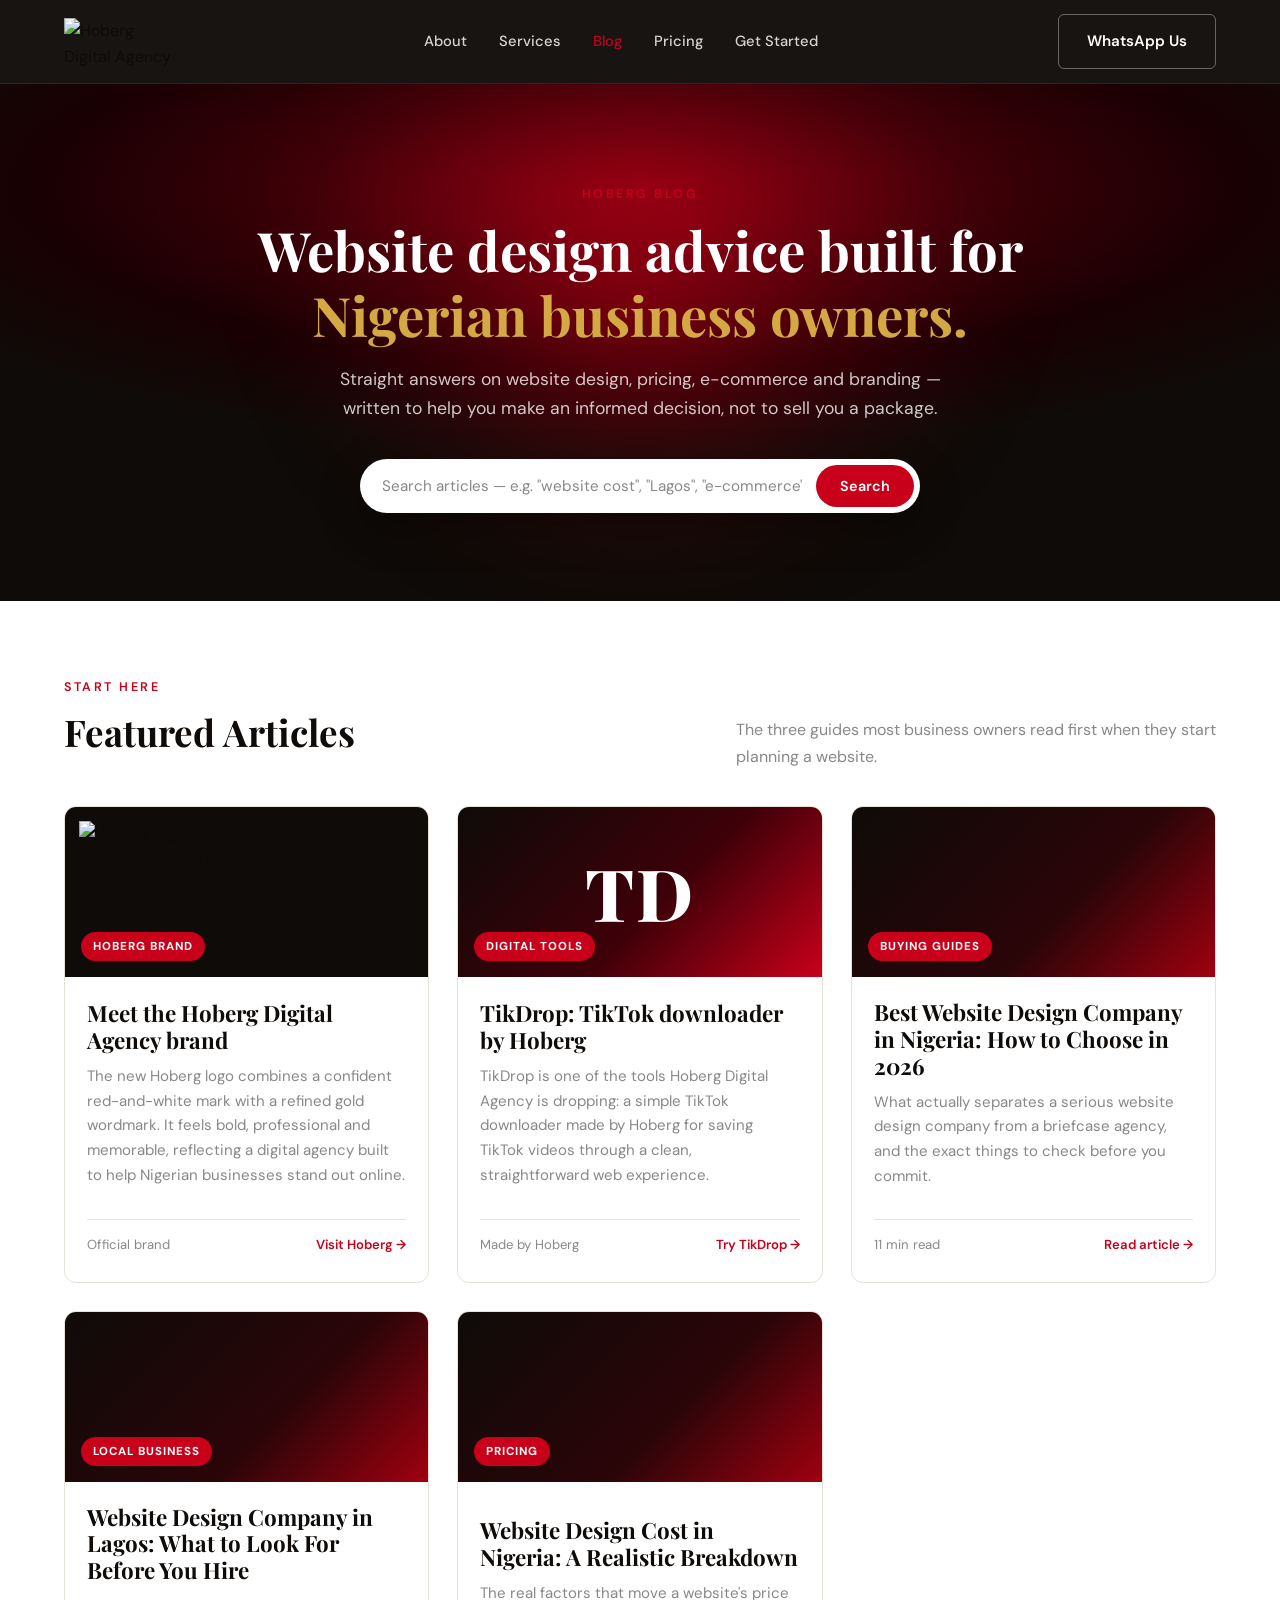
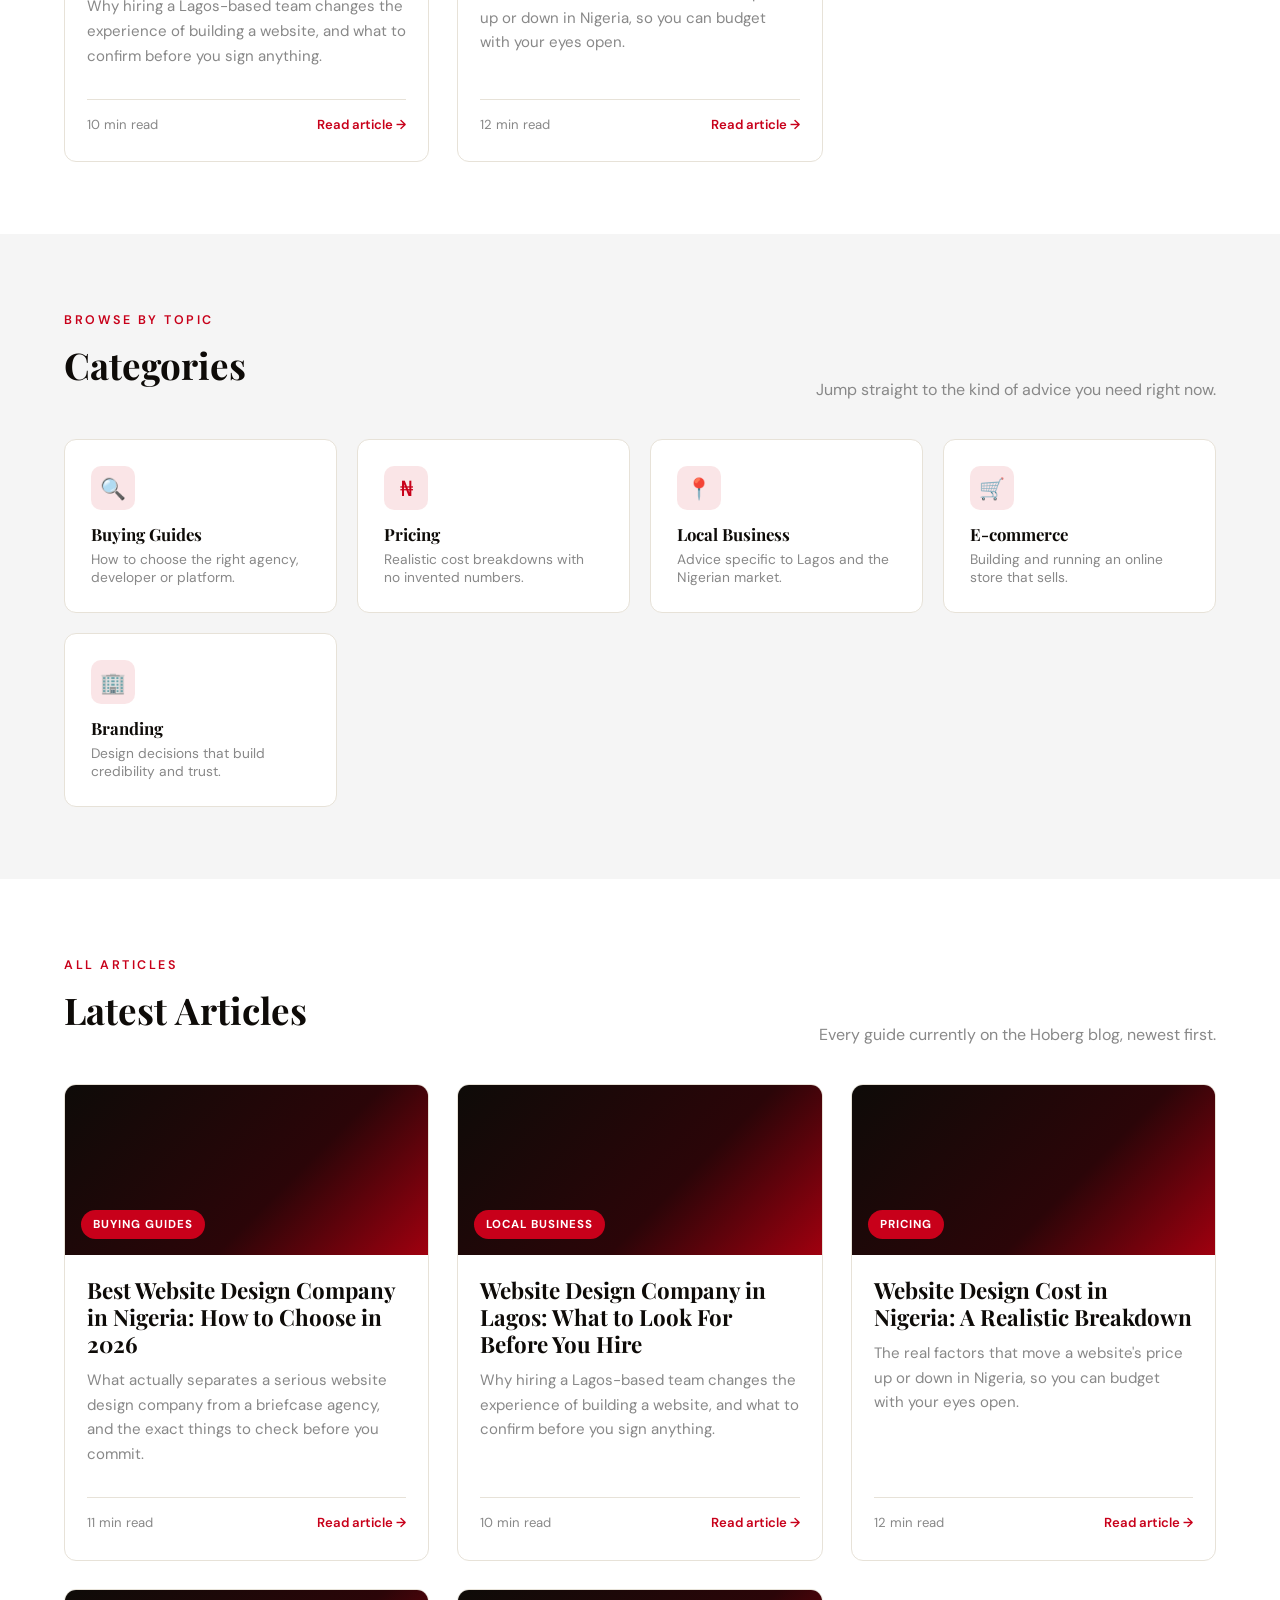
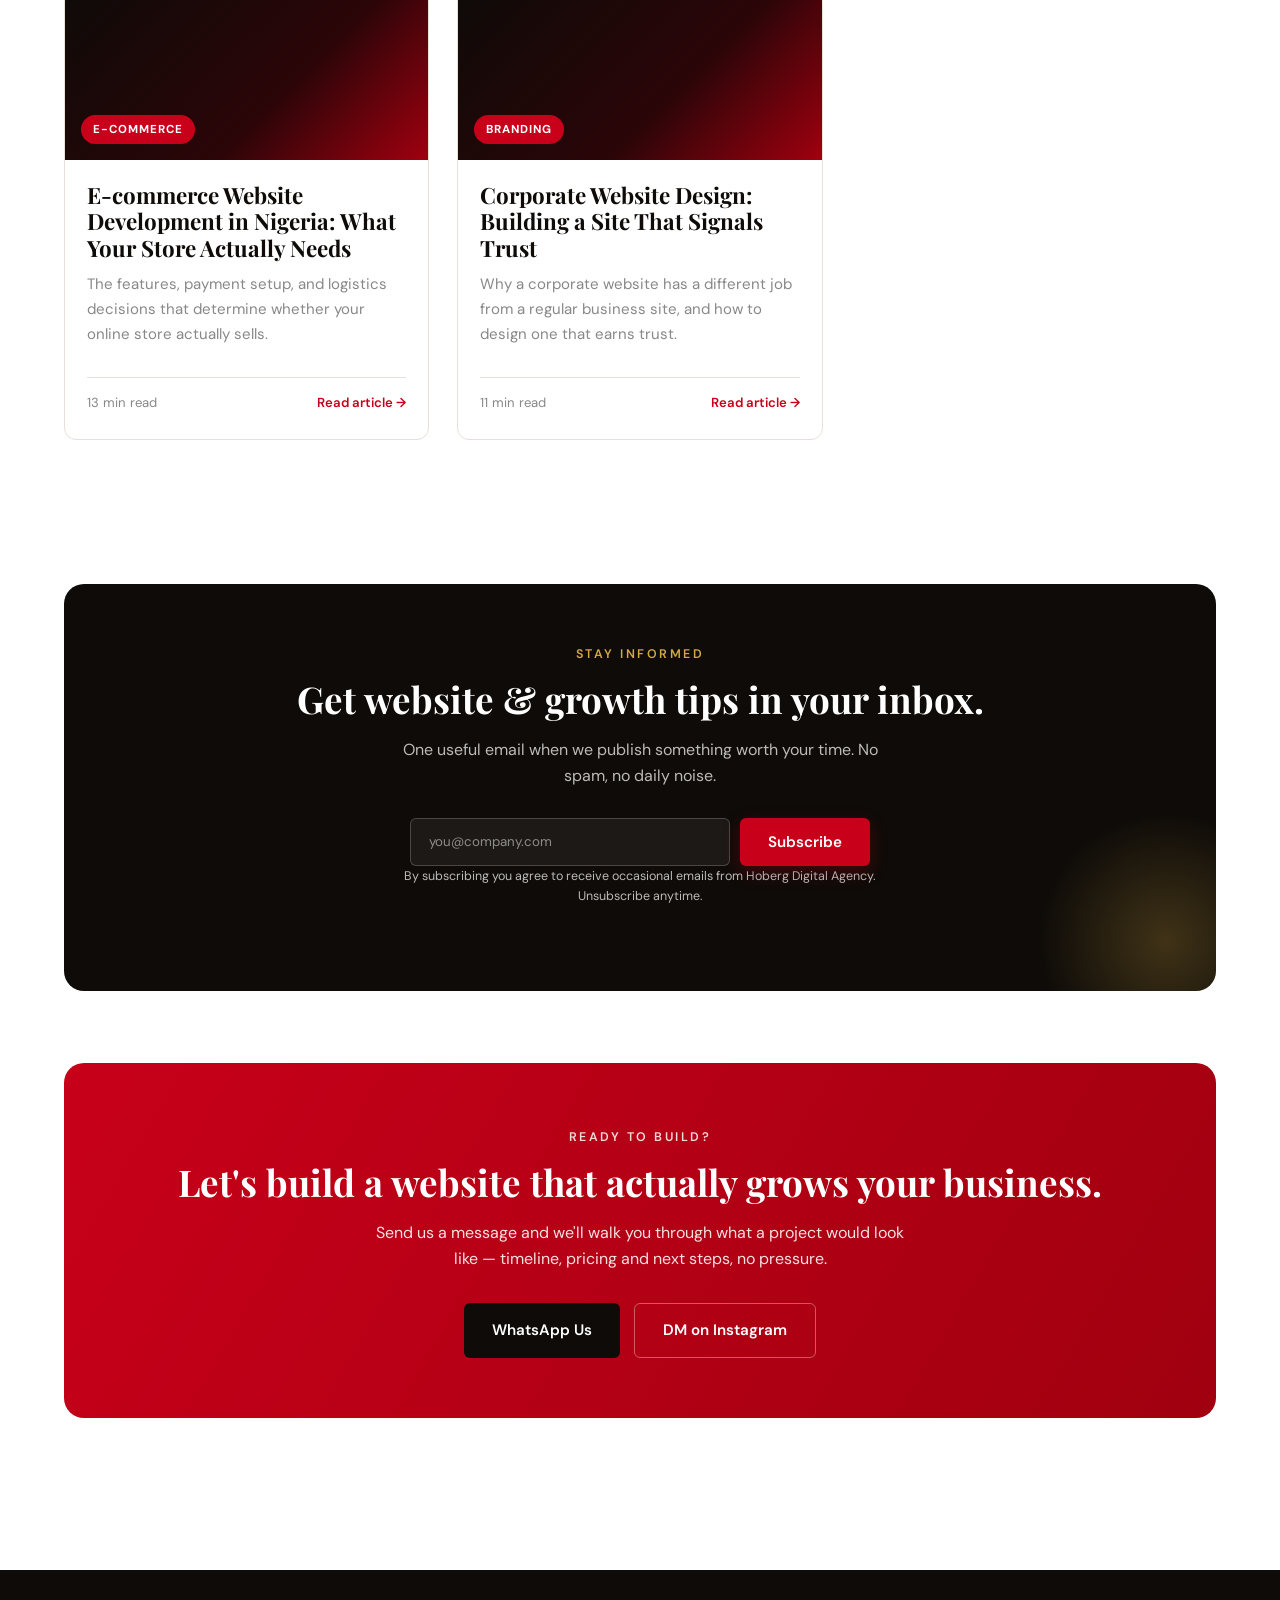
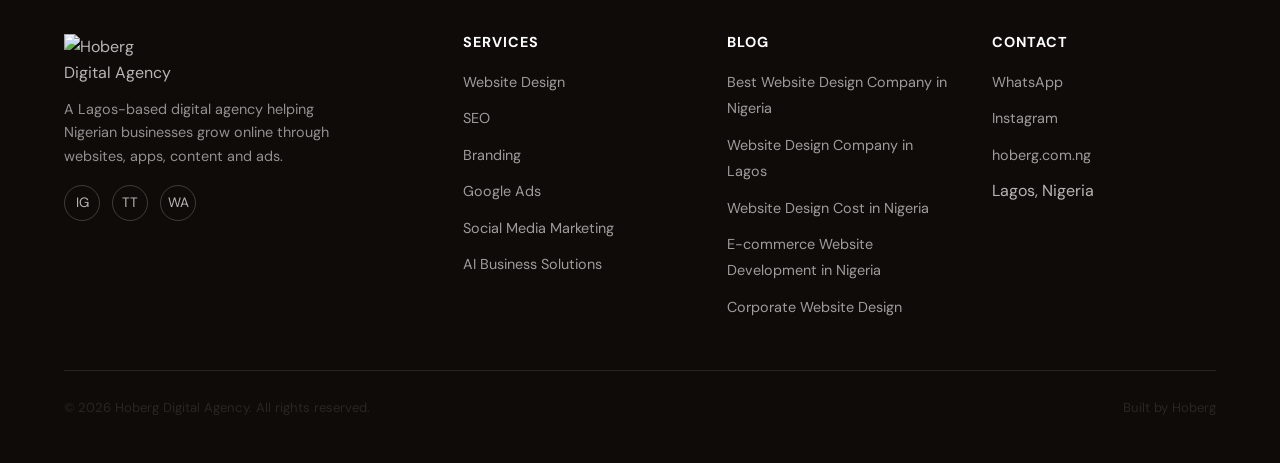
==== blog/index.html @ 02b508b6 "Add Hoberg branding and TikDrop feature" ====
<!DOCTYPE html>
<html lang="en">
<head>
<meta charset="UTF-8">
<meta name="viewport" content="width=device-width, initial-scale=1.0">

<title>Hoberg Digital Agency Blog | Website Design, SEO & Digital Marketing Nigeria</title>

<meta name="description" content="The official Hoberg Digital Agency Blog: expert website design, SEO, branding, AI and digital marketing guidance from a Lagos-based Nigerian digital agency. Discover the Hoberg brand and TikDrop, its TikTok downloader tool.">

<meta name="keywords" content="Hoberg Digital Agency, Hoberg logo, Hoberg brand, Hoberg Blog, Digital Agency Nigeria, Website Design Lagos, SEO Nigeria, TikDrop, TikTok downloader Nigeria, tools by Hoberg">

<meta name="author" content="Hoberg Digital Agency">
<meta name="publisher" content="Hoberg Digital Agency">
<meta name="copyright" content="Hoberg Digital Agency">

<meta name="robots" content="index,follow,max-image-preview:large,max-snippet:-1,max-video-preview:-1">

<link rel="canonical" href="https://hoberg.com.ng/blog/">

<meta name="theme-color" content="#C8001A">

<link rel="icon" type="image/x-icon" href="/favicon.ico">
<link rel="icon" type="image/png" sizes="32x32" href="/favicon-32x32.png">
<link rel="icon" type="image/png" sizes="16x16" href="/favicon-16x16.png">
<link rel="apple-touch-icon" href="/apple-touch-icon.png">
<link rel="manifest" href="/site.webmanifest">

<meta property="og:type" content="website">
<meta property="og:site_name" content="Hoberg Digital Agency">
<meta property="og:title" content="Hoberg Digital Agency Blog">
<meta property="og:description" content="Official Hoberg Digital Agency insights on website design, SEO, branding, AI and digital growth, plus TikDrop, a TikTok downloader tool made by Hoberg.">
<meta property="og:url" content="https://hoberg.com.ng/blog/">
<meta property="og:image" content="https://hoberg.com.ng/blog/assets/hoberg-brand-logo.png">
<meta property="og:image:alt" content="Hoberg Digital Agency logo and Digital Agency wordmark">
<meta property="og:locale" content="en_NG">

<meta name="twitter:card" content="summary_large_image">
<meta name="twitter:title" content="Hoberg Digital Agency Blog">
<meta name="twitter:description" content="Website Design, SEO, AI, Branding and Digital Marketing insights from Hoberg Digital Agency.">
<meta name="twitter:image" content="https://hoberg.com.ng/blog/assets/hoberg-brand-logo.png">

<link rel="preconnect" href="https://fonts.googleapis.com">
<link rel="preconnect" href="https://fonts.gstatic.com" crossorigin>

<link href="https://fonts.googleapis.com/css2?family=Playfair+Display:wght@700;800&family=DM+Sans:wght@400;500;600;700&display=swap" rel="stylesheet">

<link rel="stylesheet" href="css/style.css">

<script type="application/ld+json">
{
  "@context":"https://schema.org",
  "@type":"Blog",
  "@id":"https://hoberg.com.ng/blog/#blog",
  "name":"Hoberg Digital Agency Blog",
  "headline":"Hoberg Digital Agency Blog",
  "description":"Official blog of Hoberg Digital Agency covering website design, SEO, branding, AI, e-commerce and digital marketing for Nigerian businesses.",
  "url":"https://hoberg.com.ng/blog/",
  "image":"https://hoberg.com.ng/blog/assets/hoberg-brand-logo.png",
  "inLanguage":"en-NG",
  "publisher":{
      "@type":"Organization",
      "name":"Hoberg Digital Agency",
      "url":"https://hoberg.com.ng/",
      "logo":{
         "@type":"ImageObject",
         "url":"https://hoberg.com.ng/blog/assets/hoberg-brand-logo.png"
      },
      "sameAs":[
         "https://www.instagram.com/hoberg.com.ng",
         "https://www.tiktok.com/@hoberg.ng",
         "https://x.com/hoberglagos"
      ]
  }
}
</script>

<script type="application/ld+json">
{
  "@context":"https://schema.org",
  "@graph":[
    {
      "@type":"Organization",
      "@id":"https://hoberg.com.ng/#organization",
      "name":"Hoberg Digital Agency",
      "alternateName":"Hoberg",
      "url":"https://hoberg.com.ng/",
      "description":"Hoberg Digital Agency is a Lagos-based Nigerian digital agency creating websites, apps, content, ads and AI business solutions.",
      "logo":"https://hoberg.com.ng/blog/assets/hoberg-brand-logo.png",
      "image":"https://hoberg.com.ng/blog/assets/hoberg-brand-logo.png",
      "sameAs":[
        "https://www.instagram.com/hoberg.com.ng",
        "https://www.tiktok.com/@hoberg.ng",
        "https://x.com/hoberglagos"
      ],
      "knowsAbout":["Website design", "SEO", "Branding", "Digital marketing", "AI business solutions"]
    },
    {
      "@type":"SoftwareApplication",
      "@id":"https://hoberg.com.ng/tools/tikdrop/#software",
      "name":"TikDrop",
      "alternateName":"TikDrop TikTok Downloader",
      "applicationCategory":"MultimediaApplication",
      "operatingSystem":"Web browser",
      "url":"https://hoberg.com.ng/tools/tikdrop/",
      "description":"TikDrop is a TikTok downloader and one of the digital tools being released by Hoberg Digital Agency.",
      "creator":{"@id":"https://hoberg.com.ng/#organization"},
      "publisher":{"@id":"https://hoberg.com.ng/#organization"}
    }
  ]
}
</script>

<script type="application/ld+json">
{
 "@context":"https://schema.org",
 "@type":"BreadcrumbList",
 "itemListElement":[
   {
     "@type":"ListItem",
     "position":1,
     "name":"Home",
     "item":"https://hoberg.com.ng/"
   },
   {
     "@type":"ListItem",
     "position":2,
     "name":"Blog",
     "item":"https://hoberg.com.ng/blog/"
   }
 ]
}
</script>

</head>
<body>
  <a class="skip-link" href="#main">Skip to content</a>
  <header class="site-header">
    <div class="nav-wrap">
      <a class="logo-link" href="index.html" aria-label="Hoberg Digital Agency home">
        <img src="assets/hoberg-brand-logo.png" alt="Hoberg Digital Agency logo and Digital Agency wordmark" width="1280" height="720">
      </a>
      <nav class="main-nav" aria-label="Primary">
        <ul>
          <li><a href="https://hoberg.com.ng/#about">About</a></li>
          <li><a href="https://hoberg.com.ng/#services">Services</a></li>
          <li><a class="active" href="index.html">Blog</a></li>
          <li><a href="https://hoberg.com.ng/#pricing">Pricing</a></li>
          <li><a href="https://hoberg.com.ng/#contact">Get Started</a></li>
        </ul>
      </nav>
      <div class="nav-cta">
        <a class="btn btn-outline" href="https://wa.me/2348104289365" target="_blank" rel="noopener">WhatsApp Us</a>
        <button class="nav-toggle" aria-label="Toggle menu" aria-expanded="false">
          <span></span><span></span><span></span>
        </button>
      </div>
    </div>
  </header>
  <main id="main">
    <section class="hero">
      <div class="hero-inner">
        <span class="eyebrow">Hoberg Blog</span>
        <h1>Website design advice built for <em>Nigerian business owners.</em></h1>
        <p class="hero-sub">Straight answers on website design, pricing, e-commerce and branding — written to help you make an informed decision, not to sell you a package.</p>
        <form class="search-box" id="searchForm" role="search">
          <label class="visually-hidden" for="blogSearch">Search articles</label>
          <input type="search" id="blogSearch" placeholder="Search articles — e.g. &quot;website cost&quot;, &quot;Lagos&quot;, &quot;e-commerce&quot;" autocomplete="off">
          <button type="submit">Search</button>
        </form>
        <p class="search-empty">No articles match that search. Try a different term or browse the categories below.</p>
      </div>
    </section>

    <section class="section" id="featured">
      <div class="container">
        <div class="section-header">
          <div>
            <span class="eyebrow">Start here</span>
            <h2>Featured Articles</h2>
          </div>
          <p>The three guides most business owners read first when they start planning a website.</p>
        </div>
        <div class="card-grid">
        <article class="article-card featured-card brand-card" data-search-card data-title="Hoberg Digital Agency logo and brand identity" data-keywords="Hoberg logo Hoberg brand identity digital agency Lagos Nigeria memorable professional trustworthy visual identity" data-category="Branding">
          <div class="card-thumb card-thumb-brand">
            <img src="assets/hoberg-brand-logo.png" alt="Hoberg Digital Agency logo with the Digital Agency wordmark" width="1280" height="720">
            <span class="card-tag">Hoberg Brand</span>
          </div>
          <div class="card-body">
            <h3><a href="https://hoberg.com.ng/" target="_blank" rel="noopener">Meet the Hoberg Digital Agency brand</a></h3>
            <p>The new Hoberg logo combines a confident red-and-white mark with a refined gold wordmark. It feels bold, professional and memorable, reflecting a digital agency built to help Nigerian businesses stand out online.</p>
            <div class="card-meta">
              <span>Official brand</span>
              <a class="read-more" href="https://hoberg.com.ng/" target="_blank" rel="noopener">Visit Hoberg →</a>
            </div>
          </div>
        </article>
        <article class="article-card featured-card tool-card" data-search-card data-title="TikDrop TikTok Downloader by Hoberg" data-keywords="TikDrop TikTok downloader Hoberg digital tools download TikTok videos online tool Nigeria" data-category="Digital Tools">
          <div class="card-thumb card-thumb-tool"><span class="tool-mark">TD</span><span class="card-tag">Digital Tools</span></div>
          <div class="card-body">
            <h3><a href="https://hoberg.com.ng/tools/tikdrop/" target="_blank" rel="noopener">TikDrop: TikTok downloader by Hoberg</a></h3>
            <p>TikDrop is one of the tools Hoberg Digital Agency is dropping: a simple TikTok downloader made by Hoberg for saving TikTok videos through a clean, straightforward web experience.</p>
            <div class="card-meta">
              <span>Made by Hoberg</span>
              <a class="read-more" href="https://hoberg.com.ng/tools/tikdrop/" target="_blank" rel="noopener">Try TikDrop →</a>
            </div>
          </div>
        </article>
        <article class="article-card featured-card" data-search-card data-title="Best Website Design Company in Nigeria: How to Choose in 2026" data-keywords="top web design agency Nigeria, website designers Nigeria, professional website design company, web design company Lagos, hire a website designer Nigeria" data-category="Buying Guides">
          <div class="card-thumb"><span class="card-tag">Buying Guides</span></div>
          <div class="card-body">
            <h3><a href="articles/best-website-design-company-nigeria.html">Best Website Design Company in Nigeria: How to Choose in 2026</a></h3>
            <p>What actually separates a serious website design company from a briefcase agency, and the exact things to check before you commit.</p>
            <div class="card-meta">
              <span>11 min read</span>
              <a class="read-more" href="articles/best-website-design-company-nigeria.html">Read article →</a>
            </div>
          </div>
        </article>
        <article class="article-card featured-card" data-search-card data-title="Website Design Company in Lagos: What to Look For Before You Hire" data-keywords="web design Lagos, Lagos website developers, website designer Lagos Nigeria, web design agency Lagos, Lagos web development company" data-category="Local Business">
          <div class="card-thumb"><span class="card-tag">Local Business</span></div>
          <div class="card-body">
            <h3><a href="articles/website-design-company-lagos.html">Website Design Company in Lagos: What to Look For Before You Hire</a></h3>
            <p>Why hiring a Lagos-based team changes the experience of building a website, and what to confirm before you sign anything.</p>
            <div class="card-meta">
              <span>10 min read</span>
              <a class="read-more" href="articles/website-design-company-lagos.html">Read article →</a>
            </div>
          </div>
        </article>
        <article class="article-card featured-card" data-search-card data-title="Website Design Cost in Nigeria: A Realistic Breakdown" data-keywords="how much does a website cost in Nigeria, website price Nigeria, cheap website design Nigeria, website development cost Nigeria, business website pricing Nigeria" data-category="Pricing">
          <div class="card-thumb"><span class="card-tag">Pricing</span></div>
          <div class="card-body">
            <h3><a href="articles/website-design-cost-nigeria.html">Website Design Cost in Nigeria: A Realistic Breakdown</a></h3>
            <p>The real factors that move a website's price up or down in Nigeria, so you can budget with your eyes open.</p>
            <div class="card-meta">
              <span>12 min read</span>
              <a class="read-more" href="articles/website-design-cost-nigeria.html">Read article →</a>
            </div>
          </div>
        </article>
        </div>
      </div>
    </section>

    <section class="section section-alt" id="categories">
      <div class="container">
        <div class="section-header">
          <div>
            <span class="eyebrow">Browse by topic</span>
            <h2>Categories</h2>
          </div>
          <p>Jump straight to the kind of advice you need right now.</p>
        </div>
        <div class="category-grid">
        <button class="category-card" data-category-filter="Buying Guides" style="text-align:left; width:100%;">
          <div class="category-icon">🔍</div>
          <h3>Buying Guides</h3>
          <p>How to choose the right agency, developer or platform.</p>
        </button>
        <button class="category-card" data-category-filter="Pricing" style="text-align:left; width:100%;">
          <div class="category-icon">₦</div>
          <h3>Pricing</h3>
          <p>Realistic cost breakdowns with no invented numbers.</p>
        </button>
        <button class="category-card" data-category-filter="Local Business" style="text-align:left; width:100%;">
          <div class="category-icon">📍</div>
          <h3>Local Business</h3>
          <p>Advice specific to Lagos and the Nigerian market.</p>
        </button>
        <button class="category-card" data-category-filter="E-commerce" style="text-align:left; width:100%;">
          <div class="category-icon">🛒</div>
          <h3>E-commerce</h3>
          <p>Building and running an online store that sells.</p>
        </button>
        <button class="category-card" data-category-filter="Branding" style="text-align:left; width:100%;">
          <div class="category-icon">🏢</div>
          <h3>Branding</h3>
          <p>Design decisions that build credibility and trust.</p>
        </button>
        </div>
      </div>
    </section>

    <section class="section" id="latest">
      <div class="container">
        <div class="section-header">
          <div>
            <span class="eyebrow">All articles</span>
            <h2>Latest Articles</h2>
          </div>
          <p>Every guide currently on the Hoberg blog, newest first.</p>
        </div>
        <div class="card-grid">
        <article class="article-card" data-search-card data-title="Best Website Design Company in Nigeria: How to Choose in 2026" data-keywords="top web design agency Nigeria, website designers Nigeria, professional website design company, web design company Lagos, hire a website designer Nigeria" data-category="Buying Guides">
          <div class="card-thumb"><span class="card-tag">Buying Guides</span></div>
          <div class="card-body">
            <h3><a href="articles/best-website-design-company-nigeria.html">Best Website Design Company in Nigeria: How to Choose in 2026</a></h3>
            <p>What actually separates a serious website design company from a briefcase agency, and the exact things to check before you commit.</p>
            <div class="card-meta">
              <span>11 min read</span>
              <a class="read-more" href="articles/best-website-design-company-nigeria.html">Read article →</a>
            </div>
          </div>
        </article>
        <article class="article-card" data-search-card data-title="Website Design Company in Lagos: What to Look For Before You Hire" data-keywords="web design Lagos, Lagos website developers, website designer Lagos Nigeria, web design agency Lagos, Lagos web development company" data-category="Local Business">
          <div class="card-thumb"><span class="card-tag">Local Business</span></div>
          <div class="card-body">
            <h3><a href="articles/website-design-company-lagos.html">Website Design Company in Lagos: What to Look For Before You Hire</a></h3>
            <p>Why hiring a Lagos-based team changes the experience of building a website, and what to confirm before you sign anything.</p>
            <div class="card-meta">
              <span>10 min read</span>
              <a class="read-more" href="articles/website-design-company-lagos.html">Read article →</a>
            </div>
          </div>
        </article>
        <article class="article-card" data-search-card data-title="Website Design Cost in Nigeria: A Realistic Breakdown" data-keywords="how much does a website cost in Nigeria, website price Nigeria, cheap website design Nigeria, website development cost Nigeria, business website pricing Nigeria" data-category="Pricing">
          <div class="card-thumb"><span class="card-tag">Pricing</span></div>
          <div class="card-body">
            <h3><a href="articles/website-design-cost-nigeria.html">Website Design Cost in Nigeria: A Realistic Breakdown</a></h3>
            <p>The real factors that move a website's price up or down in Nigeria, so you can budget with your eyes open.</p>
            <div class="card-meta">
              <span>12 min read</span>
              <a class="read-more" href="articles/website-design-cost-nigeria.html">Read article →</a>
            </div>
          </div>
        </article>
        <article class="article-card" data-search-card data-title="E-commerce Website Development in Nigeria: What Your Store Actually Needs" data-keywords="online store development Nigeria, e-commerce website Nigeria, build an online shop Nigeria, Paystack website integration, e-commerce developer Nigeria" data-category="E-commerce">
          <div class="card-thumb"><span class="card-tag">E-commerce</span></div>
          <div class="card-body">
            <h3><a href="articles/ecommerce-website-development.html">E-commerce Website Development in Nigeria: What Your Store Actually Needs</a></h3>
            <p>The features, payment setup, and logistics decisions that determine whether your online store actually sells.</p>
            <div class="card-meta">
              <span>13 min read</span>
              <a class="read-more" href="articles/ecommerce-website-development.html">Read article →</a>
            </div>
          </div>
        </article>
        <article class="article-card" data-search-card data-title="Corporate Website Design: Building a Site That Signals Trust" data-keywords="company website design Nigeria, corporate web design agency, business website design Nigeria, professional company website, corporate site development" data-category="Branding">
          <div class="card-thumb"><span class="card-tag">Branding</span></div>
          <div class="card-body">
            <h3><a href="articles/corporate-website-design.html">Corporate Website Design: Building a Site That Signals Trust</a></h3>
            <p>Why a corporate website has a different job from a regular business site, and how to design one that earns trust.</p>
            <div class="card-meta">
              <span>11 min read</span>
              <a class="read-more" href="articles/corporate-website-design.html">Read article →</a>
            </div>
          </div>
        </article>
        </div>
      </div>
    </section>

    <section class="section">
      <div class="container">
        <div class="newsletter">
          <span class="eyebrow" style="color:var(--hoberg-gold);">Stay informed</span>
          <h2>Get website &amp; growth tips in your inbox.</h2>
          <p>One useful email when we publish something worth your time. No spam, no daily noise.</p>
          <form class="newsletter-form" id="newsletterForm">
            <label class="visually-hidden" for="newsletterEmail">Email address</label>
            <input type="email" id="newsletterEmail" placeholder="you@company.com" required>
            <button class="btn btn-primary" type="submit">Subscribe</button>
          </form>
          <p class="newsletter-success">You're subscribed. Thanks for reading Hoberg.</p>
          <p class="newsletter-note">By subscribing you agree to receive occasional emails from Hoberg Digital Agency. Unsubscribe anytime.</p>
        </div>
      </div>
    </section>

    <section class="section" style="padding-top:0;">
      <div class="container">
        <div class="contact-cta">
          <span class="eyebrow" style="color:rgba(255,255,255,0.85);">Ready to build?</span>
          <h2>Let's build a website that actually grows your business.</h2>
          <p>Send us a message and we'll walk you through what a project would look like — timeline, pricing and next steps, no pressure.</p>
          <div class="hero-actions">
            <a class="btn btn-primary" href="https://wa.me/2348104289365" target="_blank" rel="noopener">WhatsApp Us</a>
            <a class="btn btn-outline" href="https://instagram.com/hoberg.com.ng" target="_blank" rel="noopener">DM on Instagram</a>
          </div>
        </div>
      </div>
    </section>
  </main>
  <footer class="site-footer">
    <div class="container">
      <div class="footer-grid">
        <div class="footer-brand">
          <a class="logo-link" href="index.html" aria-label="Hoberg Digital Agency home">
            <img src="assets/hoberg-brand-logo.png" alt="Hoberg Digital Agency logo and Digital Agency wordmark" width="1280" height="720">
          </a>
          <p>A Lagos-based digital agency helping Nigerian businesses grow online through websites, apps, content and ads.</p>
          <div class="footer-social">
            <a href="https://instagram.com/hoberg.com.ng" target="_blank" rel="noopener" aria-label="Hoberg on Instagram">IG</a>
            <a href="https://tiktok.com/@hoberg.com.ng" target="_blank" rel="noopener" aria-label="Hoberg on TikTok">TT</a>
            <a href="https://wa.me/2348104289365" target="_blank" rel="noopener" aria-label="Message Hoberg on WhatsApp">WA</a>
          </div>
        </div>
        <div class="footer-col">
          <h4>Services</h4>
          <ul>
            <li><a href="https://hoberg.com.ng/#services">Website Design</a></li>
            <li><a href="https://hoberg.com.ng/#services">SEO</a></li>
            <li><a href="https://hoberg.com.ng/#services">Branding</a></li>
            <li><a href="https://hoberg.com.ng/#services">Google Ads</a></li>
            <li><a href="https://hoberg.com.ng/#services">Social Media Marketing</a></li>
            <li><a href="https://hoberg.com.ng/#services">AI Business Solutions</a></li>
          </ul>
        </div>
        <div class="footer-col">
          <h4>Blog</h4>
          <ul>
            <li><a href="articles/best-website-design-company-nigeria.html">Best Website Design Company in Nigeria</a></li><li><a href="articles/website-design-company-lagos.html">Website Design Company in Lagos</a></li><li><a href="articles/website-design-cost-nigeria.html">Website Design Cost in Nigeria</a></li><li><a href="articles/ecommerce-website-development.html">E-commerce Website Development in Nigeria</a></li><li><a href="articles/corporate-website-design.html">Corporate Website Design</a></li>
          </ul>
        </div>
        <div class="footer-col">
          <h4>Contact</h4>
          <ul>
            <li><a href="https://wa.me/2348104289365" target="_blank" rel="noopener">WhatsApp</a></li>
            <li><a href="https://instagram.com/hoberg.com.ng" target="_blank" rel="noopener">Instagram</a></li>
            <li><a href="https://hoberg.com.ng">hoberg.com.ng</a></li>
            <li>Lagos, Nigeria</li>
          </ul>
        </div>
      </div>
      <div class="footer-bottom">
        <p>&copy; 2026 Hoberg Digital Agency. All rights reserved.</p>
        <p>Built by Hoberg</p>
      </div>
    </div>
  </footer>
  <script src="js/main.js"></script>
</body>
</html>
---- blog/css/style.css ----
/* ===========================================================
   HOBERG DIGITAL AGENCY — BLOG STYLESHEET
   Brand tokens per official Hoberg Brand Identity Guide v1.0
   =========================================================== */

:root {
  /* Brand colors */
  --hoberg-red: #C8001A;
  --hoberg-red-dark: #A0000F;
  --hoberg-black: #0E0B08;
  --hoberg-gold: #D4A843;
  --white: #FFFFFF;
  --cream: #F5EFE6;
  --light-gray: #F5F5F5;
  --mid-gray: #888888;
  --border-gray: #E7E2D8;

  /* Type */
  --font-display: 'Playfair Display', Georgia, 'Times New Roman', serif;
  --font-body: 'DM Sans', -apple-system, BlinkMacSystemFont, Segoe UI, sans-serif;

  /* Layout */
  --max-width: 1200px;
  --radius-sm: 6px;
  --radius-md: 12px;
  --radius-lg: 20px;
  --shadow-card: 0 4px 24px rgba(14, 11, 8, 0.08);
  --shadow-card-hover: 0 12px 32px rgba(14, 11, 8, 0.14);
  --transition: 0.25s ease;
}

* { margin: 0; padding: 0; box-sizing: border-box; }

html { scroll-behavior: smooth; }

body {
  font-family: var(--font-body);
  color: var(--hoberg-black);
  background: var(--white);
  line-height: 1.65;
  -webkit-font-smoothing: antialiased;
}

img { max-width: 100%; display: block; }

a { color: inherit; text-decoration: none; }

ul, ol { list-style: none; }

button { font-family: inherit; cursor: pointer; border: none; background: none; }

.container {
  max-width: var(--max-width);
  margin: 0 auto;
  padding: 0 24px;
}

:focus-visible {
  outline: 2px solid var(--hoberg-red);
  outline-offset: 3px;
}

.skip-link {
  position: absolute;
  left: -9999px;
  top: 0;
  background: var(--hoberg-red);
  color: var(--white);
  padding: 12px 20px;
  z-index: 1000;
  border-radius: 0 0 8px 0;
}
.skip-link:focus { left: 0; }

/* ============ HEADINGS & TYPE SCALE ============ */

h1, h2, h3, h4 {
  font-family: var(--font-display);
  font-weight: 700;
  color: var(--hoberg-black);
  line-height: 1.2;
}

h1 { font-size: clamp(2.1rem, 4.5vw, 3.4rem); }
h2 { font-size: clamp(1.6rem, 3vw, 2.3rem); margin-bottom: 1rem; }
h3 { font-size: clamp(1.15rem, 2vw, 1.4rem); margin-bottom: 0.6rem; }

p { margin-bottom: 1rem; color: #2b2622; }

.eyebrow {
  display: inline-block;
  font-family: var(--font-body);
  font-weight: 600;
  font-size: 0.78rem;
  letter-spacing: 2.5px;
  text-transform: uppercase;
  color: var(--hoberg-red);
  margin-bottom: 12px;
}

/* ============ BUTTONS ============ */

.btn {
  display: inline-flex;
  align-items: center;
  gap: 8px;
  padding: 14px 28px;
  border-radius: var(--radius-sm);
  font-weight: 600;
  font-size: 0.95rem;
  transition: transform var(--transition), box-shadow var(--transition), background var(--transition);
  white-space: nowrap;
}

.btn-primary {
  background: var(--hoberg-red);
  color: var(--white);
  box-shadow: 0 6px 18px rgba(200, 0, 26, 0.28);
}
.btn-primary:hover { background: var(--hoberg-red-dark); transform: translateY(-2px); }

.btn-outline {
  background: transparent;
  color: var(--white);
  border: 1.5px solid rgba(255,255,255,0.35);
}
.btn-outline:hover { border-color: var(--white); background: rgba(255,255,255,0.08); }

.btn-outline-dark {
  background: transparent;
  color: var(--hoberg-black);
  border: 1.5px solid var(--hoberg-black);
}
.btn-outline-dark:hover { background: var(--hoberg-black); color: var(--white); }

.btn-block { width: 100%; justify-content: center; }

/* ============ HEADER / NAV ============ */

.site-header {
  position: sticky;
  top: 0;
  z-index: 100;
  background: rgba(14, 11, 8, 0.96);
  backdrop-filter: blur(8px);
  border-bottom: 1px solid rgba(255,255,255,0.08);
}

.nav-wrap {
  display: flex;
  align-items: center;
  justify-content: space-between;
  padding: 14px 24px;
  max-width: var(--max-width);
  margin: 0 auto;
}

.logo-link { display: flex; align-items: center; gap: 10px; }
.logo-link img { width: 120px; height: 48px; object-fit: contain; }
.logo-text {
  font-family: var(--font-display);
  color: var(--white);
  font-size: 1.15rem;
  font-weight: 700;
  letter-spacing: 1px;
}
.logo-text span { color: var(--hoberg-red); }

.main-nav ul {
  display: flex;
  gap: 32px;
  align-items: center;
}

.main-nav a {
  color: rgba(255,255,255,0.82);
  font-size: 0.92rem;
  font-weight: 500;
  transition: color var(--transition);
}
.main-nav a:hover, .main-nav a.active { color: var(--white); }
.main-nav a.active { color: var(--hoberg-red); }

.nav-cta { display: flex; align-items: center; gap: 14px; }

.nav-toggle {
  display: none;
  flex-direction: column;
  gap: 5px;
  padding: 6px;
}
.nav-toggle span {
  width: 24px;
  height: 2px;
  background: var(--white);
  border-radius: 2px;
  transition: transform var(--transition), opacity var(--transition);
}
.nav-toggle.open span:nth-child(1) { transform: translateY(7px) rotate(45deg); }
.nav-toggle.open span:nth-child(2) { opacity: 0; }
.nav-toggle.open span:nth-child(3) { transform: translateY(-7px) rotate(-45deg); }

/* ============ HERO (brand dark-red glow, matches hoberg.com.ng) ============ */

.hero {
  position: relative;
  overflow: hidden;
  background: radial-gradient(ellipse 80% 60% at 50% 20%, #7a0010 0%, #3d0008 32%, #1a0003 58%, var(--hoberg-black) 85%);
  color: var(--white);
  padding: 96px 24px 88px;
  text-align: center;
}

.hero::before {
  content: "";
  position: absolute;
  top: -120px;
  left: 50%;
  transform: translateX(-50%);
  width: 720px;
  height: 620px;
  background: radial-gradient(ellipse, rgba(220,0,26,0.5) 0%, rgba(180,0,20,0.2) 38%, transparent 72%);
  filter: blur(45px);
  pointer-events: none;
}

.hero-inner { position: relative; max-width: 820px; margin: 0 auto; }

.hero h1 { color: var(--white); margin-bottom: 18px; }
.hero h1 em { color: var(--hoberg-gold); font-style: normal; }

.hero-sub {
  font-size: 1.1rem;
  color: rgba(255,255,255,0.78);
  max-width: 620px;
  margin: 0 auto 36px;
}

.hero-actions {
  display: flex;
  gap: 14px;
  justify-content: center;
  flex-wrap: wrap;
  margin-bottom: 44px;
}

/* Search box */
.search-box {
  max-width: 560px;
  margin: 0 auto;
  display: flex;
  background: var(--white);
  border-radius: 50px;
  padding: 6px 6px 6px 22px;
  box-shadow: 0 16px 40px rgba(0,0,0,0.35);
}
.search-box input {
  flex: 1;
  border: none;
  outline: none;
  font-family: var(--font-body);
  font-size: 0.95rem;
  color: var(--hoberg-black);
  background: transparent;
}
.search-box input::placeholder { color: var(--mid-gray); }
.search-box button {
  background: var(--hoberg-red);
  color: var(--white);
  border-radius: 50px;
  padding: 12px 24px;
  font-weight: 600;
  font-size: 0.9rem;
  transition: background var(--transition);
}
.search-box button:hover { background: var(--hoberg-red-dark); }

.search-empty {
  display: none;
  color: rgba(255,255,255,0.7);
  margin-top: 16px;
  font-size: 0.9rem;
}

/* ============ SECTIONS ============ */

.section { padding: 72px 0; }
.section-alt { background: var(--light-gray); }
.section-header {
  display: flex;
  justify-content: space-between;
  align-items: flex-end;
  gap: 24px;
  margin-bottom: 36px;
  flex-wrap: wrap;
}
.section-header p { max-width: 480px; color: var(--mid-gray); margin-bottom: 0; }

/* ============ ARTICLE CARDS ============ */

.card-grid {
  display: grid;
  grid-template-columns: repeat(auto-fit, minmax(300px, 1fr));
  gap: 28px;
}

.article-card {
  background: var(--white);
  border: 1px solid var(--border-gray);
  border-radius: var(--radius-md);
  overflow: hidden;
  transition: transform var(--transition), box-shadow var(--transition);
  display: flex;
  flex-direction: column;
}
.article-card:hover { transform: translateY(-5px); box-shadow: var(--shadow-card-hover); }

.card-thumb {
  height: 170px;
  background: linear-gradient(135deg, var(--hoberg-black) 0%, #2b0508 60%, var(--hoberg-red-dark) 100%);
  position: relative;
  display: flex;
  align-items: flex-end;
  padding: 16px;
}
.card-thumb .card-tag {
  background: var(--hoberg-red);
  color: var(--white);
  font-size: 0.72rem;
  font-weight: 700;
  letter-spacing: 1px;
  text-transform: uppercase;
  padding: 5px 12px;
  border-radius: 30px;
}

.card-thumb-brand {
  align-items: center;
  justify-content: center;
  padding: 14px;
  background: var(--hoberg-black);
}
.card-thumb-brand img {
  width: 100%;
  height: 100%;
  object-fit: contain;
}
.card-thumb-brand .card-tag,
.card-thumb-tool .card-tag {
  position: absolute;
  left: 16px;
  bottom: 16px;
}
.card-thumb-tool {
  align-items: center;
  justify-content: center;
  background: linear-gradient(135deg, var(--hoberg-black), #3d0008 55%, var(--hoberg-red));
}
.tool-mark {
  color: var(--white);
  font-family: var(--font-display);
  font-size: 4.5rem;
  font-weight: 800;
  letter-spacing: 2px;
  line-height: 1;
}

.card-body { padding: 22px 22px 26px; display: flex; flex-direction: column; flex: 1; }
.card-body h3 { margin-bottom: 10px; }
.card-body h3 a { transition: color var(--transition); }
.card-body h3 a:hover { color: var(--hoberg-red); }
.card-body p { color: var(--mid-gray); font-size: 0.94rem; flex: 1; }

.card-meta {
  display: flex;
  justify-content: space-between;
  align-items: center;
  margin-top: 14px;
  padding-top: 14px;
  border-top: 1px solid var(--border-gray);
  font-size: 0.82rem;
  color: var(--mid-gray);
}
.card-meta .read-more { color: var(--hoberg-red); font-weight: 600; }

.featured-card { display: grid; grid-template-columns: 1fr; }
.featured-card.large { grid-column: span 2; }

@media (min-width: 760px) {
  .featured-grid { grid-template-columns: 1.3fr 1fr; }
}

/* ============ CATEGORIES ============ */

.category-grid {
  display: grid;
  grid-template-columns: repeat(auto-fit, minmax(220px, 1fr));
  gap: 20px;
}
.category-card {
  background: var(--white);
  border: 1px solid var(--border-gray);
  border-radius: var(--radius-md);
  padding: 26px;
  transition: border-color var(--transition), transform var(--transition);
}
.category-card:hover { border-color: var(--hoberg-red); transform: translateY(-3px); }
.category-icon {
  width: 44px; height: 44px;
  border-radius: 10px;
  background: rgba(200,0,26,0.1);
  color: var(--hoberg-red);
  display: flex; align-items: center; justify-content: center;
  font-size: 1.3rem;
  margin-bottom: 14px;
}
.category-card h3 { font-size: 1.05rem; margin-bottom: 6px; }
.category-card p { font-size: 0.86rem; color: var(--mid-gray); margin-bottom: 0; }

/* ============ NEWSLETTER ============ */

.newsletter {
  background: var(--hoberg-black);
  color: var(--white);
  border-radius: var(--radius-lg);
  padding: 56px 40px;
  text-align: center;
  position: relative;
  overflow: hidden;
}
.newsletter::after {
  content: "";
  position: absolute;
  bottom: -80px; right: -80px;
  width: 260px; height: 260px;
  background: radial-gradient(circle, rgba(212,168,67,0.25), transparent 70%);
}
.newsletter h2 { color: var(--white); }
.newsletter p { color: rgba(255,255,255,0.72); max-width: 480px; margin: 0 auto 28px; }
.newsletter-form {
  display: flex;
  gap: 10px;
  max-width: 460px;
  margin: 0 auto;
  flex-wrap: wrap;
  justify-content: center;
  position: relative;
}
.newsletter-form input {
  flex: 1;
  min-width: 220px;
  padding: 14px 18px;
  border-radius: var(--radius-sm);
  border: 1px solid rgba(255,255,255,0.2);
  background: rgba(255,255,255,0.06);
  color: var(--white);
  font-family: var(--font-body);
}
.newsletter-form input::placeholder { color: rgba(255,255,255,0.5); }
.newsletter-note { font-size: 0.78rem; color: rgba(255,255,255,0.45); margin-top: 14px; }
.newsletter-success {
  display: none;
  color: var(--hoberg-gold);
  font-weight: 600;
  margin-top: 16px;
}

/* ============ CONTACT CTA ============ */

.contact-cta {
  background: linear-gradient(120deg, var(--hoberg-red) 0%, var(--hoberg-red-dark) 100%);
  color: var(--white);
  border-radius: var(--radius-lg);
  padding: 60px 40px;
  text-align: center;
}
.contact-cta h2 { color: var(--white); }
.contact-cta p { color: rgba(255,255,255,0.88); max-width: 540px; margin: 0 auto 30px; }
.contact-cta .hero-actions { margin-bottom: 0; }
.contact-cta .btn-primary { background: var(--hoberg-black); box-shadow: none; }
.contact-cta .btn-primary:hover { background: #000; }

/* ============ FOOTER ============ */

.site-footer {
  background: var(--hoberg-black);
  color: rgba(255,255,255,0.7);
  padding: 64px 0 28px;
  margin-top: 80px;
}
.footer-grid {
  display: grid;
  grid-template-columns: 1.6fr 1fr 1fr 1fr;
  gap: 40px;
  padding-bottom: 40px;
  border-bottom: 1px solid rgba(255,255,255,0.1);
}
.footer-brand .logo-link { margin-bottom: 16px; }
.footer-brand p { color: rgba(255,255,255,0.55); font-size: 0.9rem; max-width: 280px; }
.footer-social { display: flex; gap: 12px; margin-top: 16px; }
.footer-social a {
  width: 36px; height: 36px;
  border-radius: 50%;
  border: 1px solid rgba(255,255,255,0.2);
  display: flex; align-items: center; justify-content: center;
  font-size: 0.85rem;
  transition: background var(--transition), border-color var(--transition);
}
.footer-social a:hover { background: var(--hoberg-red); border-color: var(--hoberg-red); }

.footer-col h4 { font-family: var(--font-body); color: var(--white); font-size: 0.9rem; letter-spacing: 1px; text-transform: uppercase; margin-bottom: 18px; }
.footer-col ul li { margin-bottom: 10px; }
.footer-col a { color: rgba(255,255,255,0.6); font-size: 0.9rem; transition: color var(--transition); }
.footer-col a:hover { color: var(--hoberg-gold); }

.footer-bottom {
  padding-top: 26px;
  display: flex;
  justify-content: space-between;
  flex-wrap: wrap;
  gap: 10px;
  font-size: 0.82rem;
  color: rgba(255,255,255,0.45);
}

@media (max-width: 760px) {
  .footer-grid { grid-template-columns: 1fr 1fr; }
}
@media (max-width: 520px) {
  .footer-grid { grid-template-columns: 1fr; }
}

/* ============ ARTICLE PAGE ============ */

.article-hero {
  background: var(--hoberg-black);
  color: var(--white);
  padding: 52px 24px 40px;
}
.breadcrumb {
  font-size: 0.82rem;
  color: rgba(255,255,255,0.55);
  margin-bottom: 18px;
}
.breadcrumb a { color: rgba(255,255,255,0.75); }
.breadcrumb a:hover { color: var(--hoberg-gold); }

.article-hero .eyebrow { color: var(--hoberg-gold); }
.article-hero h1 { color: var(--white); max-width: 820px; margin-bottom: 16px; }
.article-hero .lede { color: rgba(255,255,255,0.78); max-width: 720px; font-size: 1.05rem; }

.article-meta-row {
  display: flex;
  gap: 20px;
  flex-wrap: wrap;
  margin-top: 22px;
  font-size: 0.85rem;
  color: rgba(255,255,255,0.55);
}

.article-layout {
  display: grid;
  grid-template-columns: 1fr;
  gap: 48px;
  padding: 56px 0 80px;
}

@media (min-width: 900px) {
  .article-layout { grid-template-columns: 260px 1fr; }
  .article-layout.no-toc { grid-template-columns: 1fr; }
}

.toc-aside {
  position: relative;
}
.toc-box {
  background: var(--light-gray);
  border: 1px solid var(--border-gray);
  border-radius: var(--radius-md);
  padding: 22px;
}
@media (min-width: 900px) {
  .toc-box { position: sticky; top: 96px; }
}
.toc-box h2 {
  font-family: var(--font-body);
  font-size: 0.82rem;
  letter-spacing: 1.5px;
  text-transform: uppercase;
  color: var(--hoberg-red);
  margin-bottom: 14px;
}
.toc-box ol { counter-reset: toc; }
.toc-box li {
  counter-increment: toc;
  margin-bottom: 10px;
  font-size: 0.9rem;
}
.toc-box a {
  display: flex;
  gap: 8px;
  color: #3a342e;
  transition: color var(--transition);
}
.toc-box a::before {
  content: counter(toc);
  color: var(--hoberg-red);
  font-weight: 700;
  min-width: 16px;
}
.toc-box a:hover { color: var(--hoberg-red); }

.article-body { max-width: 760px; }
.article-body h2 {
  margin-top: 48px;
  padding-top: 8px;
  scroll-margin-top: 90px;
}
.article-body h2:first-child { margin-top: 0; }
.article-body h3 { margin-top: 26px; scroll-margin-top: 90px; }
.article-body p { font-size: 1rem; color: #2b2622; }
.article-body ul, .article-body ol { margin: 0 0 20px 22px; list-style: disc; }
.article-body ol { list-style: decimal; }
.article-body li { margin-bottom: 8px; color: #2b2622; }
.article-body strong { color: var(--hoberg-black); }

.intro-lede {
  font-size: 1.08rem;
  color: #3a342e;
  background: var(--cream);
  border-left: 4px solid var(--hoberg-red);
  padding: 18px 22px;
  border-radius: 0 8px 8px 0;
  margin-bottom: 32px;
}

.checklist {
  background: var(--light-gray);
  border-radius: var(--radius-md);
  padding: 24px 24px 4px;
  margin: 24px 0;
}
.checklist li { list-style: none; margin-left: 0; display: flex; gap: 10px; align-items: flex-start; }
.checklist li::before {
  content: "✓";
  color: var(--hoberg-red);
  font-weight: 700;
  flex-shrink: 0;
}

.pull-note {
  border: 1px solid var(--border-gray);
  border-left: 4px solid var(--hoberg-gold);
  background: var(--cream);
  padding: 16px 20px;
  border-radius: 0 8px 8px 0;
  font-size: 0.95rem;
  margin: 22px 0;
}
.pull-note strong { color: var(--hoberg-red); }

/* FAQ accordion */
.faq-list { border-top: 1px solid var(--border-gray); }
.faq-item { border-bottom: 1px solid var(--border-gray); }
.faq-question {
  width: 100%;
  display: flex;
  justify-content: space-between;
  align-items: center;
  gap: 16px;
  padding: 18px 4px;
  text-align: left;
  font-weight: 600;
  font-size: 1rem;
  color: var(--hoberg-black);
}
.faq-question .plus {
  flex-shrink: 0;
  width: 24px; height: 24px;
  border-radius: 50%;
  border: 1.5px solid var(--hoberg-red);
  color: var(--hoberg-red);
  display: flex; align-items: center; justify-content: center;
  font-size: 1rem;
  transition: transform var(--transition);
}
.faq-item.open .plus { transform: rotate(45deg); }
.faq-answer {
  max-height: 0;
  overflow: hidden;
  transition: max-height 0.3s ease;
}
.faq-answer p { padding: 0 4px 18px 0; color: var(--mid-gray); font-size: 0.95rem; }

/* Internal links / related articles module */
.related-links {
  margin: 40px 0;
  padding: 24px;
  background: var(--light-gray);
  border-radius: var(--radius-md);
}
.related-links h3 { font-size: 1rem; margin-bottom: 14px; }
.related-links ul { display: flex; flex-direction: column; gap: 10px; }
.related-links a {
  display: flex;
  align-items: center;
  gap: 10px;
  color: var(--hoberg-red);
  font-weight: 600;
  font-size: 0.94rem;
}
.related-links a::before { content: "→"; }

.article-cta {
  margin-top: 20px;
  background: var(--hoberg-black);
  color: var(--white);
  border-radius: var(--radius-md);
  padding: 32px;
}
.article-cta h2, .article-cta h3 { color: var(--white); }
.article-cta p { color: rgba(255,255,255,0.75); }

.author-box {
  display: flex;
  gap: 14px;
  align-items: center;
  margin-top: 40px;
  padding-top: 24px;
  border-top: 1px solid var(--border-gray);
}
.author-avatar {
  width: 46px; height: 46px;
  border-radius: 50%;
  background: var(--hoberg-red);
  color: var(--white);
  display: flex; align-items: center; justify-content: center;
  font-family: var(--font-display);
  font-weight: 700;
}
.author-box p { margin-bottom: 0; font-size: 0.88rem; color: var(--mid-gray); }
.author-box strong { color: var(--hoberg-black); display: block; }

/* Utility */
.visually-hidden {
  position: absolute;
  width: 1px; height: 1px;
  padding: 0; margin: -1px;
  overflow: hidden;
  clip: rect(0,0,0,0);
  white-space: nowrap;
  border: 0;
}

.text-center { text-align: center; }
.mt-40 { margin-top: 40px; }

/* Responsive nav */
@media (max-width: 900px) {
  .main-nav { position: fixed; top: 66px; left: 0; right: 0; background: var(--hoberg-black); flex-direction: column; padding: 10px 24px 26px; transform: translateY(-130%); opacity: 0; transition: transform var(--transition), opacity var(--transition); border-bottom: 1px solid rgba(255,255,255,0.08); }
  .main-nav.open { transform: translateY(0); opacity: 1; }
  .main-nav ul { flex-direction: column; align-items: flex-start; gap: 4px; width: 100%; }
  .main-nav li { width: 100%; }
  .main-nav a { display: block; padding: 12px 0; border-bottom: 1px solid rgba(255,255,255,0.06); }
  .nav-cta .btn-outline { display: none; }
  .nav-toggle { display: flex; }
}
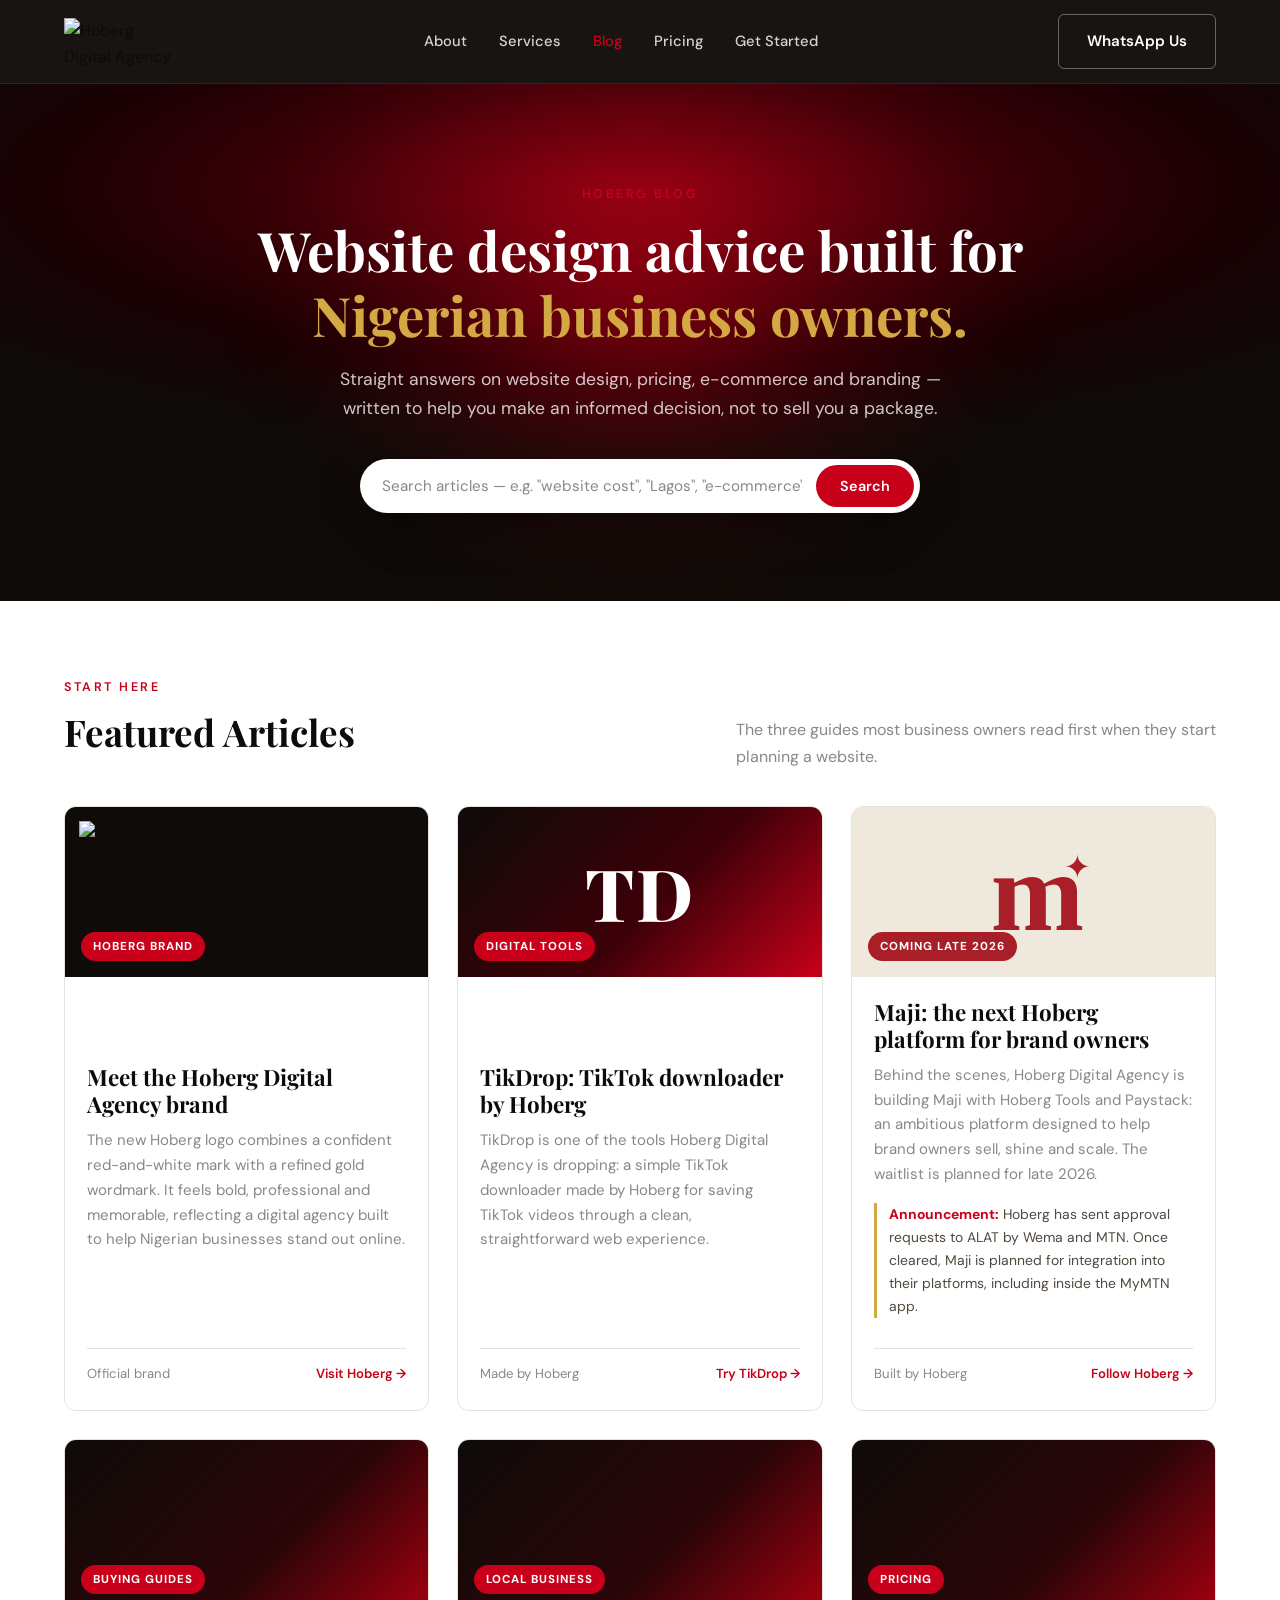
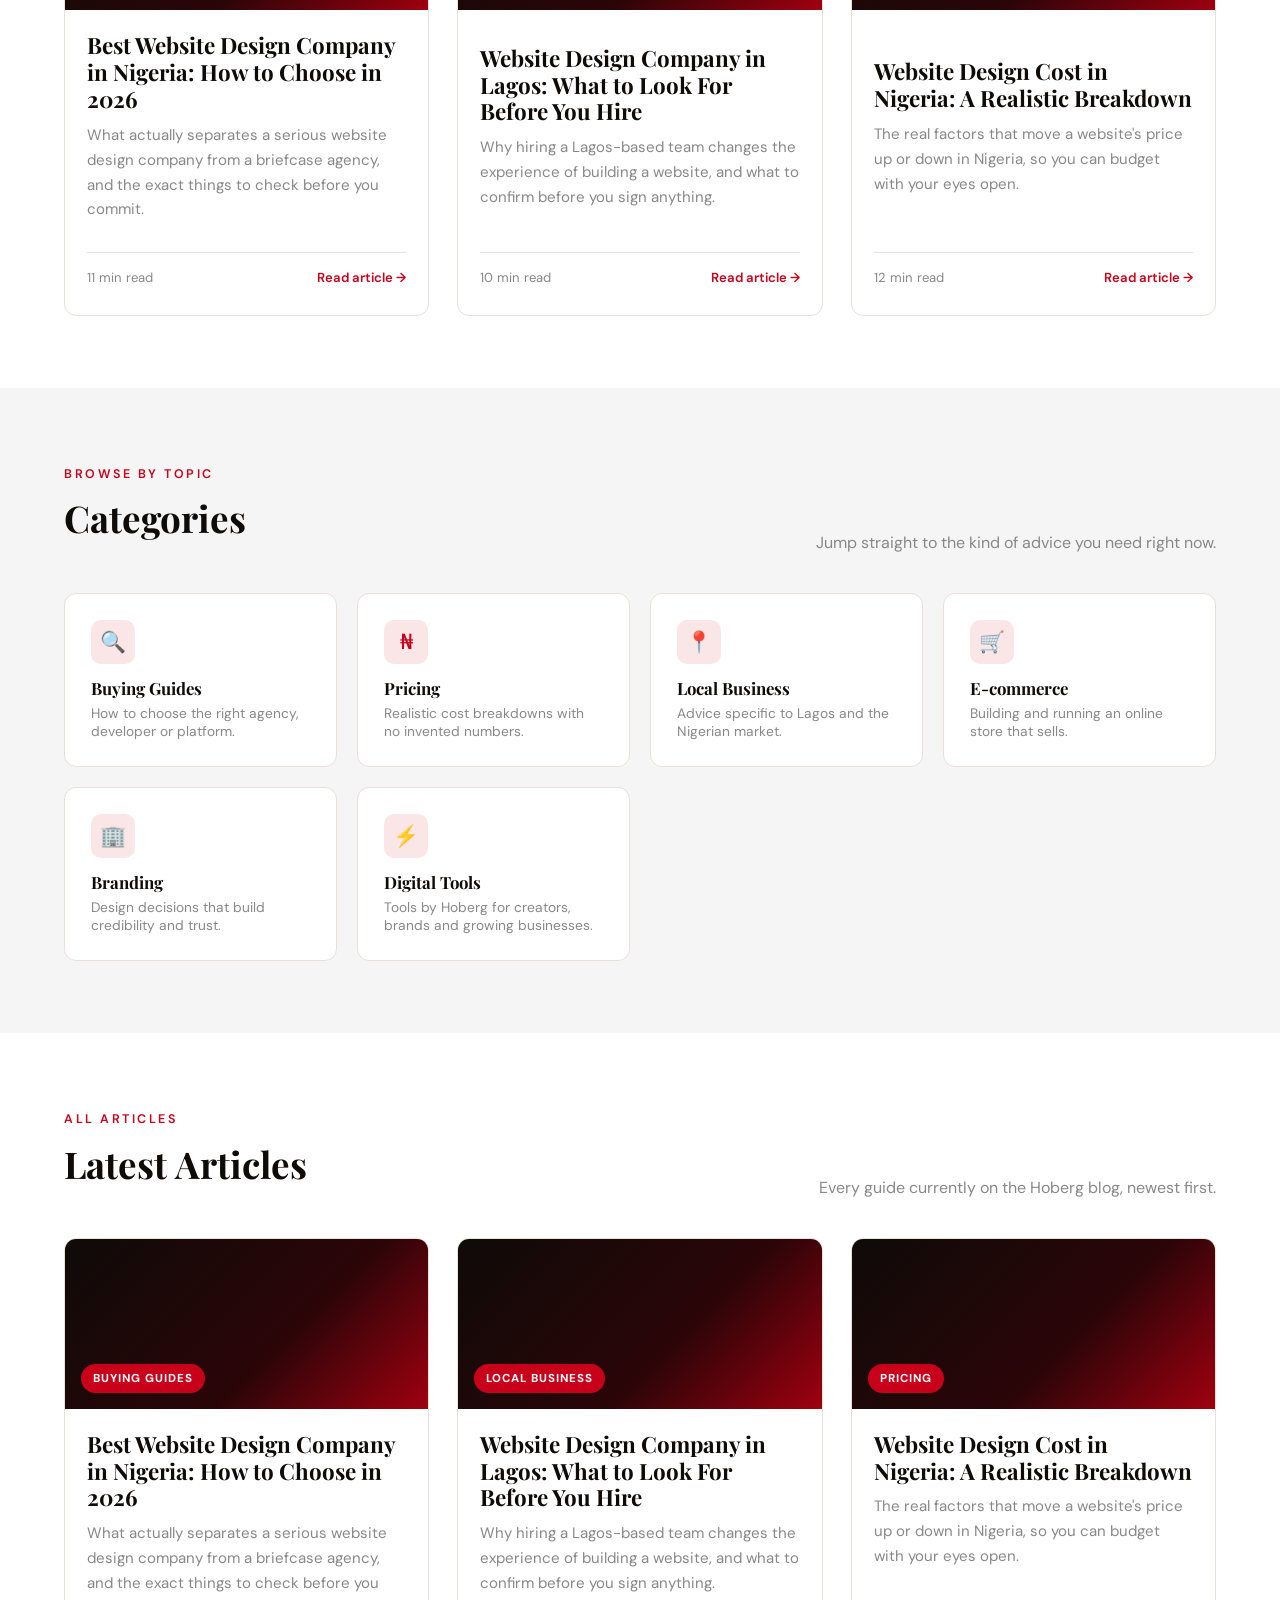
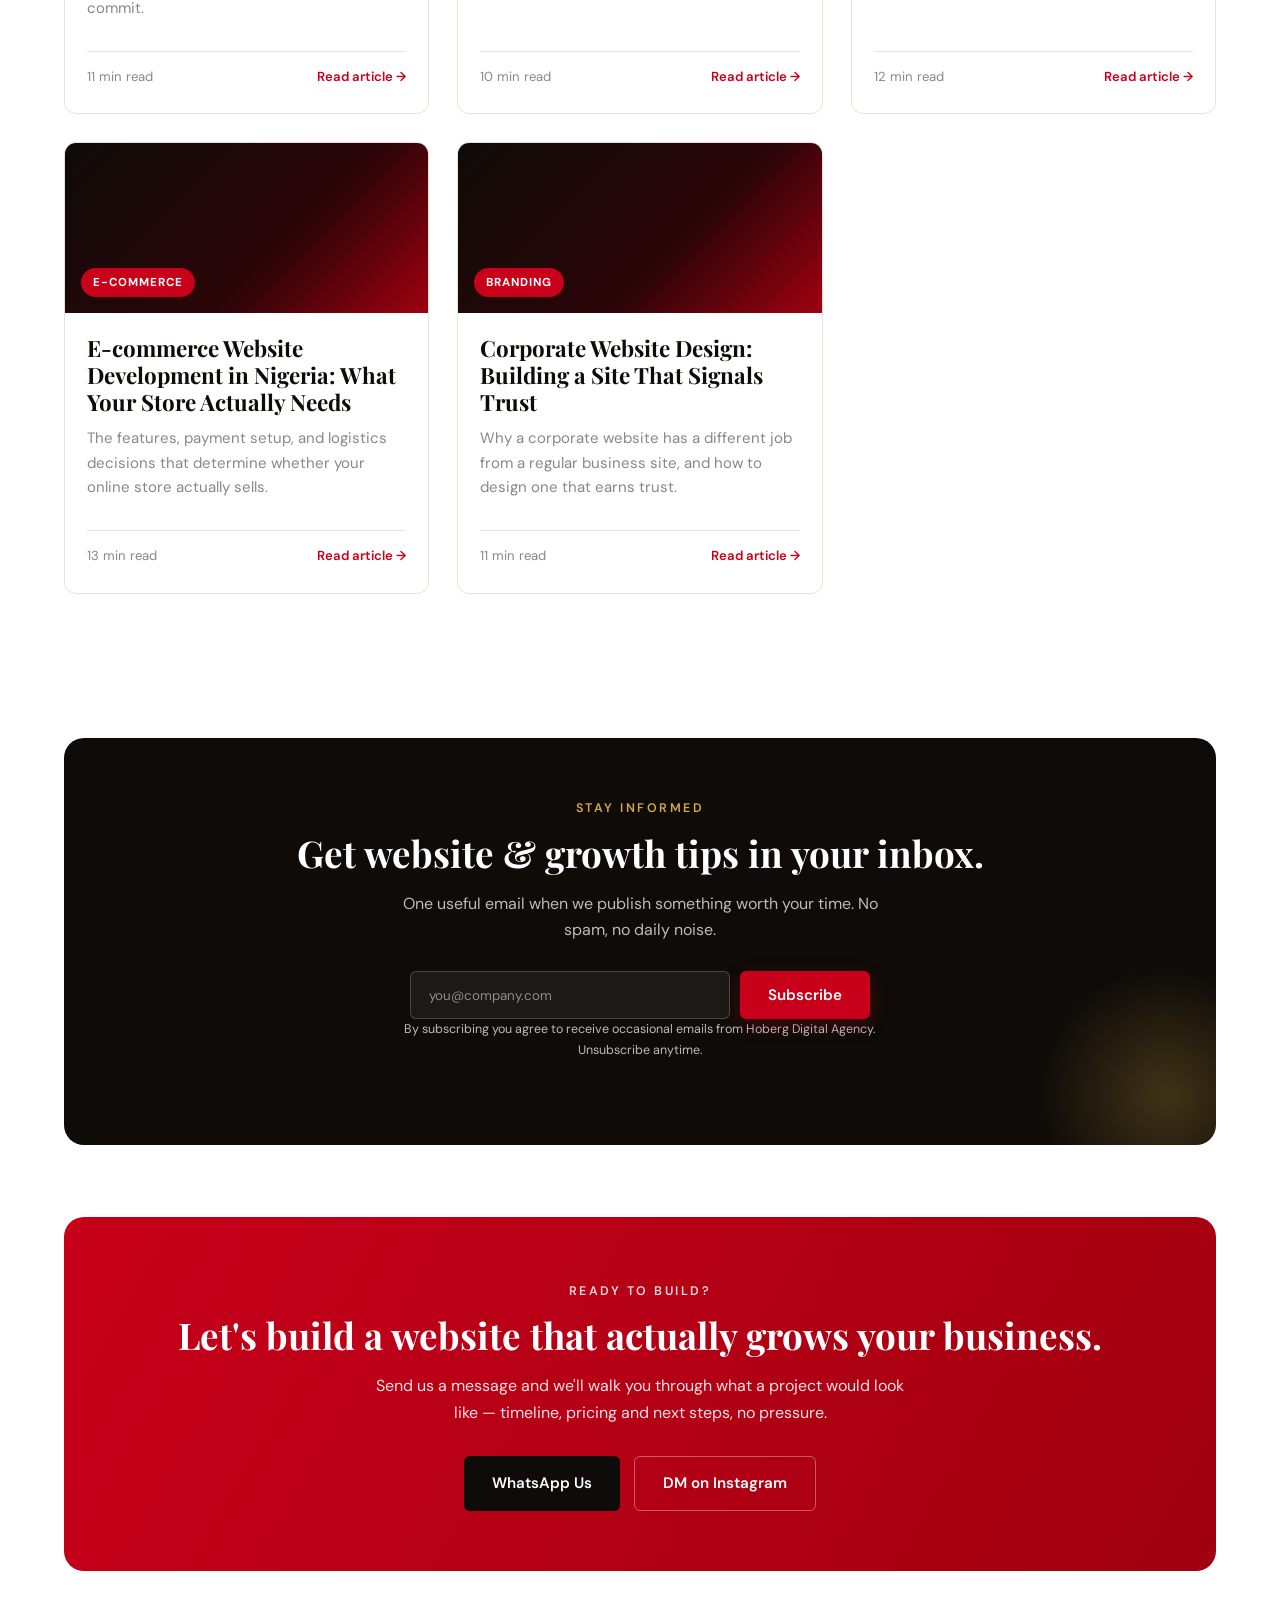
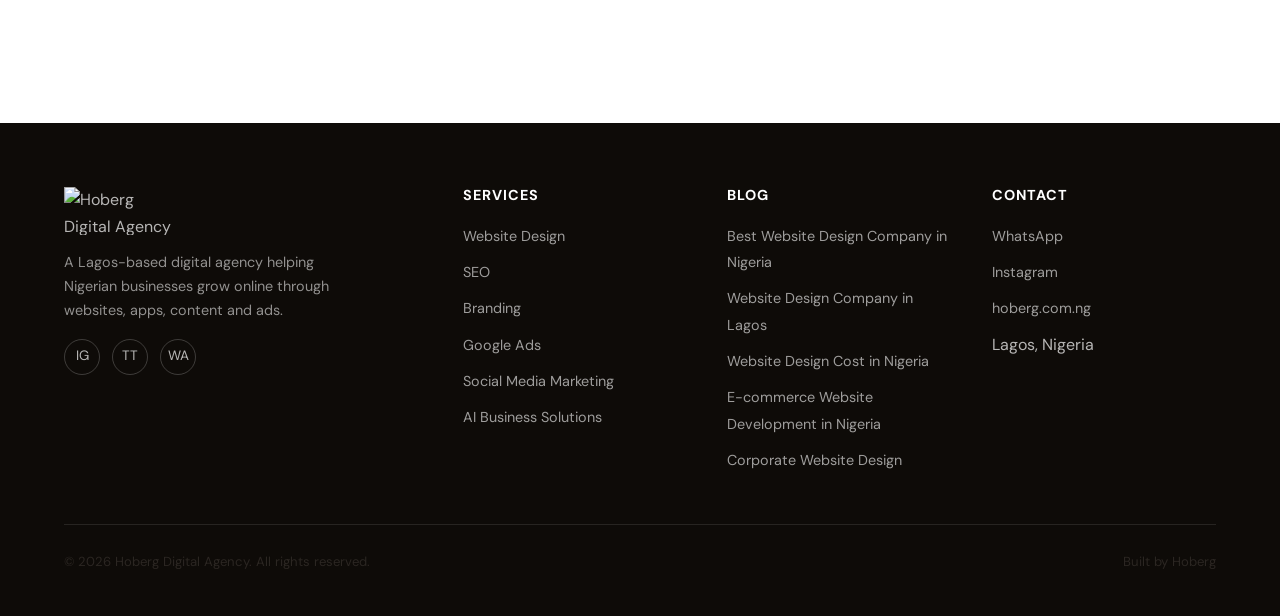
==== commit d5264775: "restored" ====
--- a/blog/index.html
+++ b/blog/index.html
@@ -6,9 +6,9 @@
 
 <title>Hoberg Digital Agency Blog | Website Design, SEO & Digital Marketing Nigeria</title>
 
-<meta name="description" content="The official Hoberg Digital Agency Blog: expert website design, SEO, branding, AI and digital marketing guidance from a Lagos-based Nigerian digital agency. Discover the Hoberg brand and TikDrop, its TikTok downloader tool.">
-
-<meta name="keywords" content="Hoberg Digital Agency, Hoberg logo, Hoberg brand, Hoberg Blog, Digital Agency Nigeria, Website Design Lagos, SEO Nigeria, TikDrop, TikTok downloader Nigeria, tools by Hoberg">
+<meta name="description" content="The official Hoberg Digital Agency Blog: expert website design, SEO, branding, AI and digital marketing guidance from Lagos. Discover Hoberg, TikDrop and Maji, its upcoming platform for brand owners.">
+
+<meta name="keywords" content="Hoberg Digital Agency, Hoberg logo, Hoberg brand, Maji by Hoberg, Maji platform, brand owner platform Nigeria, Paystack Maji, ALAT by Wema Maji, MTN Maji, Hoberg Blog, Website Design Lagos, TikDrop, TikTok downloader">
 
 <meta name="author" content="Hoberg Digital Agency">
 <meta name="publisher" content="Hoberg Digital Agency">
@@ -29,7 +29,7 @@
 <meta property="og:type" content="website">
 <meta property="og:site_name" content="Hoberg Digital Agency">
 <meta property="og:title" content="Hoberg Digital Agency Blog">
-<meta property="og:description" content="Official Hoberg Digital Agency insights on website design, SEO, branding, AI and digital growth, plus TikDrop, a TikTok downloader tool made by Hoberg.">
+<meta property="og:description" content="Official Hoberg Digital Agency insights, plus news about TikDrop and Maji, an upcoming platform being built with Hoberg Tools and Paystack for brand owners to sell, shine and scale.">
 <meta property="og:url" content="https://hoberg.com.ng/blog/">
 <meta property="og:image" content="https://hoberg.com.ng/blog/assets/hoberg-brand-logo.png">
 <meta property="og:image:alt" content="Hoberg Digital Agency logo and Digital Agency wordmark">
@@ -97,13 +97,25 @@
     },
     {
       "@type":"SoftwareApplication",
-      "@id":"https://hoberg.com.ng/tools/tikdrop/#software",
+      "@id":"http://tikdrop.hoberg.com.ng/#software",
       "name":"TikDrop",
       "alternateName":"TikDrop TikTok Downloader",
       "applicationCategory":"MultimediaApplication",
       "operatingSystem":"Web browser",
-      "url":"https://hoberg.com.ng/tools/tikdrop/",
+      "url":"http://tikdrop.hoberg.com.ng",
       "description":"TikDrop is a TikTok downloader and one of the digital tools being released by Hoberg Digital Agency.",
+      "creator":{"@id":"https://hoberg.com.ng/#organization"},
+      "publisher":{"@id":"https://hoberg.com.ng/#organization"}
+    },
+    {
+      "@type":"SoftwareApplication",
+      "@id":"https://hoberg.com.ng/#maji",
+      "name":"Maji",
+      "alternateName":"Maji by Hoberg",
+      "applicationCategory":"BusinessApplication",
+      "operatingSystem":"Web browser",
+      "url":"https://hoberg.com.ng/",
+      "description":"Maji is an upcoming Hoberg platform for brand owners to sell, shine and scale. Hoberg is building it with Hoberg Tools and Paystack, with a waitlist planned for late 2026.",
       "creator":{"@id":"https://hoberg.com.ng/#organization"},
       "publisher":{"@id":"https://hoberg.com.ng/#organization"}
     }
@@ -199,11 +211,23 @@
         <article class="article-card featured-card tool-card" data-search-card data-title="TikDrop TikTok Downloader by Hoberg" data-keywords="TikDrop TikTok downloader Hoberg digital tools download TikTok videos online tool Nigeria" data-category="Digital Tools">
           <div class="card-thumb card-thumb-tool"><span class="tool-mark">TD</span><span class="card-tag">Digital Tools</span></div>
           <div class="card-body">
-            <h3><a href="https://hoberg.com.ng/tools/tikdrop/" target="_blank" rel="noopener">TikDrop: TikTok downloader by Hoberg</a></h3>
+            <h3><a href="http://tikdrop.hoberg.com.ng" target="_blank" rel="noopener">TikDrop: TikTok downloader by Hoberg</a></h3>
             <p>TikDrop is one of the tools Hoberg Digital Agency is dropping: a simple TikTok downloader made by Hoberg for saving TikTok videos through a clean, straightforward web experience.</p>
             <div class="card-meta">
               <span>Made by Hoberg</span>
-              <a class="read-more" href="https://hoberg.com.ng/tools/tikdrop/" target="_blank" rel="noopener">Try TikDrop →</a>
+              <a class="read-more" href="http://tikdrop.hoberg.com.ng" target="_blank" rel="noopener">Try TikDrop →</a>
+            </div>
+          </div>
+        </article>
+        <article class="article-card featured-card maji-card" data-search-card data-title="Maji by Hoberg for brand owners" data-keywords="Maji Hoberg brand owners sell shine scale Paystack ALAT by Wema MTN MyMTN app Hoberg Tools platform waitlist late 2026" data-category="Digital Tools">
+          <div class="card-thumb card-thumb-maji"><span class="maji-mark">m</span><span class="maji-spark">✦</span><span class="card-tag">Coming Late 2026</span></div>
+          <div class="card-body">
+            <h3><a href="https://hoberg.com.ng/" target="_blank" rel="noopener">Maji: the next Hoberg platform for brand owners</a></h3>
+            <p>Behind the scenes, Hoberg Digital Agency is building Maji with Hoberg Tools and Paystack: an ambitious platform designed to help brand owners sell, shine and scale. The waitlist is planned for late 2026.</p>
+            <p class="card-note"><strong>Announcement:</strong> Hoberg has sent approval requests to ALAT by Wema and MTN. Once cleared, Maji is planned for integration into their platforms, including inside the MyMTN app.</p>
+            <div class="card-meta">
+              <span>Built by Hoberg</span>
+              <a class="read-more" href="https://hoberg.com.ng/" target="_blank" rel="noopener">Follow Hoberg →</a>
             </div>
           </div>
         </article>
@@ -254,30 +278,35 @@
           <p>Jump straight to the kind of advice you need right now.</p>
         </div>
         <div class="category-grid">
-        <button class="category-card" data-category-filter="Buying Guides" style="text-align:left; width:100%;">
+        <button class="category-card" data-category-filter="Buying Guides">
           <div class="category-icon">🔍</div>
           <h3>Buying Guides</h3>
           <p>How to choose the right agency, developer or platform.</p>
         </button>
-        <button class="category-card" data-category-filter="Pricing" style="text-align:left; width:100%;">
+        <button class="category-card" data-category-filter="Pricing">
           <div class="category-icon">₦</div>
           <h3>Pricing</h3>
           <p>Realistic cost breakdowns with no invented numbers.</p>
         </button>
-        <button class="category-card" data-category-filter="Local Business" style="text-align:left; width:100%;">
+        <button class="category-card" data-category-filter="Local Business">
           <div class="category-icon">📍</div>
           <h3>Local Business</h3>
           <p>Advice specific to Lagos and the Nigerian market.</p>
         </button>
-        <button class="category-card" data-category-filter="E-commerce" style="text-align:left; width:100%;">
+        <button class="category-card" data-category-filter="E-commerce">
           <div class="category-icon">🛒</div>
           <h3>E-commerce</h3>
           <p>Building and running an online store that sells.</p>
         </button>
-        <button class="category-card" data-category-filter="Branding" style="text-align:left; width:100%;">
+        <button class="category-card" data-category-filter="Branding">
           <div class="category-icon">🏢</div>
           <h3>Branding</h3>
           <p>Design decisions that build credibility and trust.</p>
+        </button>
+        <button class="category-card" data-category-filter="Digital Tools">
+          <div class="category-icon">⚡</div>
+          <h3>Digital Tools</h3>
+          <p>Tools by Hoberg for creators, brands and growing businesses.</p>
         </button>
         </div>
       </div>
@@ -355,7 +384,7 @@
     <section class="section">
       <div class="container">
         <div class="newsletter">
-          <span class="eyebrow" style="color:var(--hoberg-gold);">Stay informed</span>
+          <span class="eyebrow eyebrow-gold">Stay informed</span>
           <h2>Get website &amp; growth tips in your inbox.</h2>
           <p>One useful email when we publish something worth your time. No spam, no daily noise.</p>
           <form class="newsletter-form" id="newsletterForm">
@@ -369,10 +398,10 @@
       </div>
     </section>
 
-    <section class="section" style="padding-top:0;">
+    <section class="section section-tight-top">
       <div class="container">
         <div class="contact-cta">
-          <span class="eyebrow" style="color:rgba(255,255,255,0.85);">Ready to build?</span>
+          <span class="eyebrow eyebrow-light">Ready to build?</span>
           <h2>Let's build a website that actually grows your business.</h2>
           <p>Send us a message and we'll walk you through what a project would look like — timeline, pricing and next steps, no pressure.</p>
           <div class="hero-actions">
--- a/blog/css/style.css
+++ b/blog/css/style.css
@@ -97,6 +97,8 @@
   color: var(--hoberg-red);
   margin-bottom: 12px;
 }
+.eyebrow-gold { color: var(--hoberg-gold); }
+.eyebrow-light { color: rgba(255,255,255,0.85); }
 
 /* ============ BUTTONS ============ */
 
@@ -243,6 +245,7 @@
   flex-wrap: wrap;
   margin-bottom: 44px;
 }
+.hero-actions-start { justify-content: flex-start; margin-top: 20px; margin-bottom: 0; }
 
 /* Search box */
 .search-box {
@@ -281,6 +284,8 @@
   margin-top: 16px;
   font-size: 0.9rem;
 }
+.is-hidden { display: none !important; }
+.is-visible { display: block; }
 
 /* ============ SECTIONS ============ */
 
@@ -364,6 +369,39 @@
   letter-spacing: 2px;
   line-height: 1;
 }
+.card-thumb-maji {
+  align-items: center;
+  justify-content: center;
+  background: #eee9dc;
+  color: #a91f28;
+}
+.maji-mark {
+  font-family: Georgia, 'Times New Roman', serif;
+  font-size: 7rem;
+  font-weight: 700;
+  line-height: 0.75;
+  letter-spacing: -8px;
+}
+.maji-spark {
+  position: absolute;
+  top: 34px;
+  right: 34%;
+  font-size: 2rem;
+}
+.card-thumb-maji .card-tag {
+  position: absolute;
+  left: 16px;
+  bottom: 16px;
+  background: #a91f28;
+}
+.card-note {
+  border-left: 3px solid var(--hoberg-gold);
+  padding-left: 12px;
+  font-size: 0.87rem !important;
+  color: #51483e !important;
+  flex: initial !important;
+}
+.card-note strong { color: var(--hoberg-red); }
 
 .card-body { padding: 22px 22px 26px; display: flex; flex-direction: column; flex: 1; }
 .card-body h3 { margin-bottom: 10px; }
@@ -403,6 +441,8 @@
   border-radius: var(--radius-md);
   padding: 26px;
   transition: border-color var(--transition), transform var(--transition);
+  text-align: left;
+  width: 100%;
 }
 .category-card:hover { border-color: var(--hoberg-red); transform: translateY(-3px); }
 .category-icon {
@@ -479,6 +519,7 @@
 .contact-cta .hero-actions { margin-bottom: 0; }
 .contact-cta .btn-primary { background: var(--hoberg-black); box-shadow: none; }
 .contact-cta .btn-primary:hover { background: #000; }
+.section-tight-top { padding-top: 0; }
 
 /* ============ FOOTER ============ */
 
@@ -690,6 +731,10 @@
   overflow: hidden;
   transition: max-height 0.3s ease;
 }
+.faq-item.open .faq-answer { max-height: 1000px; }
+.toc-box a.is-active { color: var(--hoberg-red); font-weight: 700; }
+.newsletter-form.is-hidden { display: none; }
+.newsletter-success.is-visible { display: block; }
 .faq-answer p { padding: 0 4px 18px 0; color: var(--mid-gray); font-size: 0.95rem; }
 
 /* Internal links / related articles module */
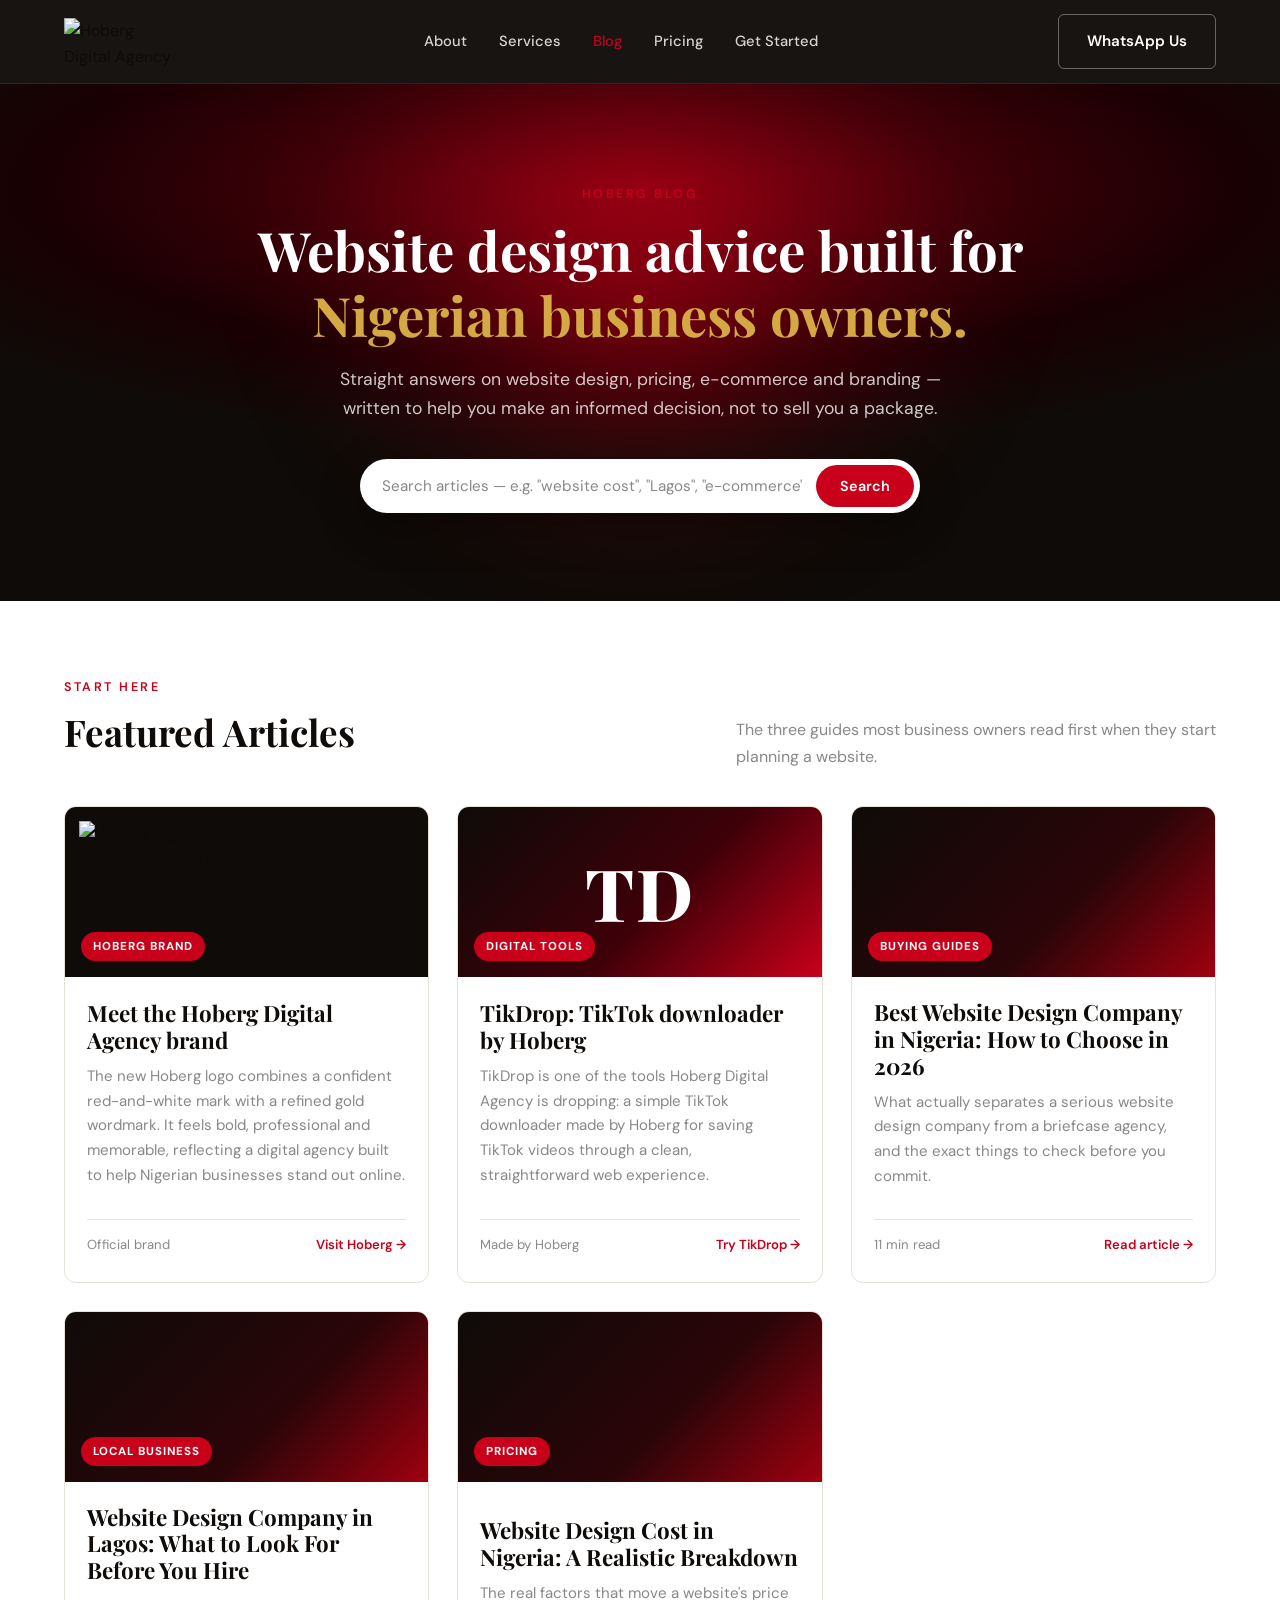
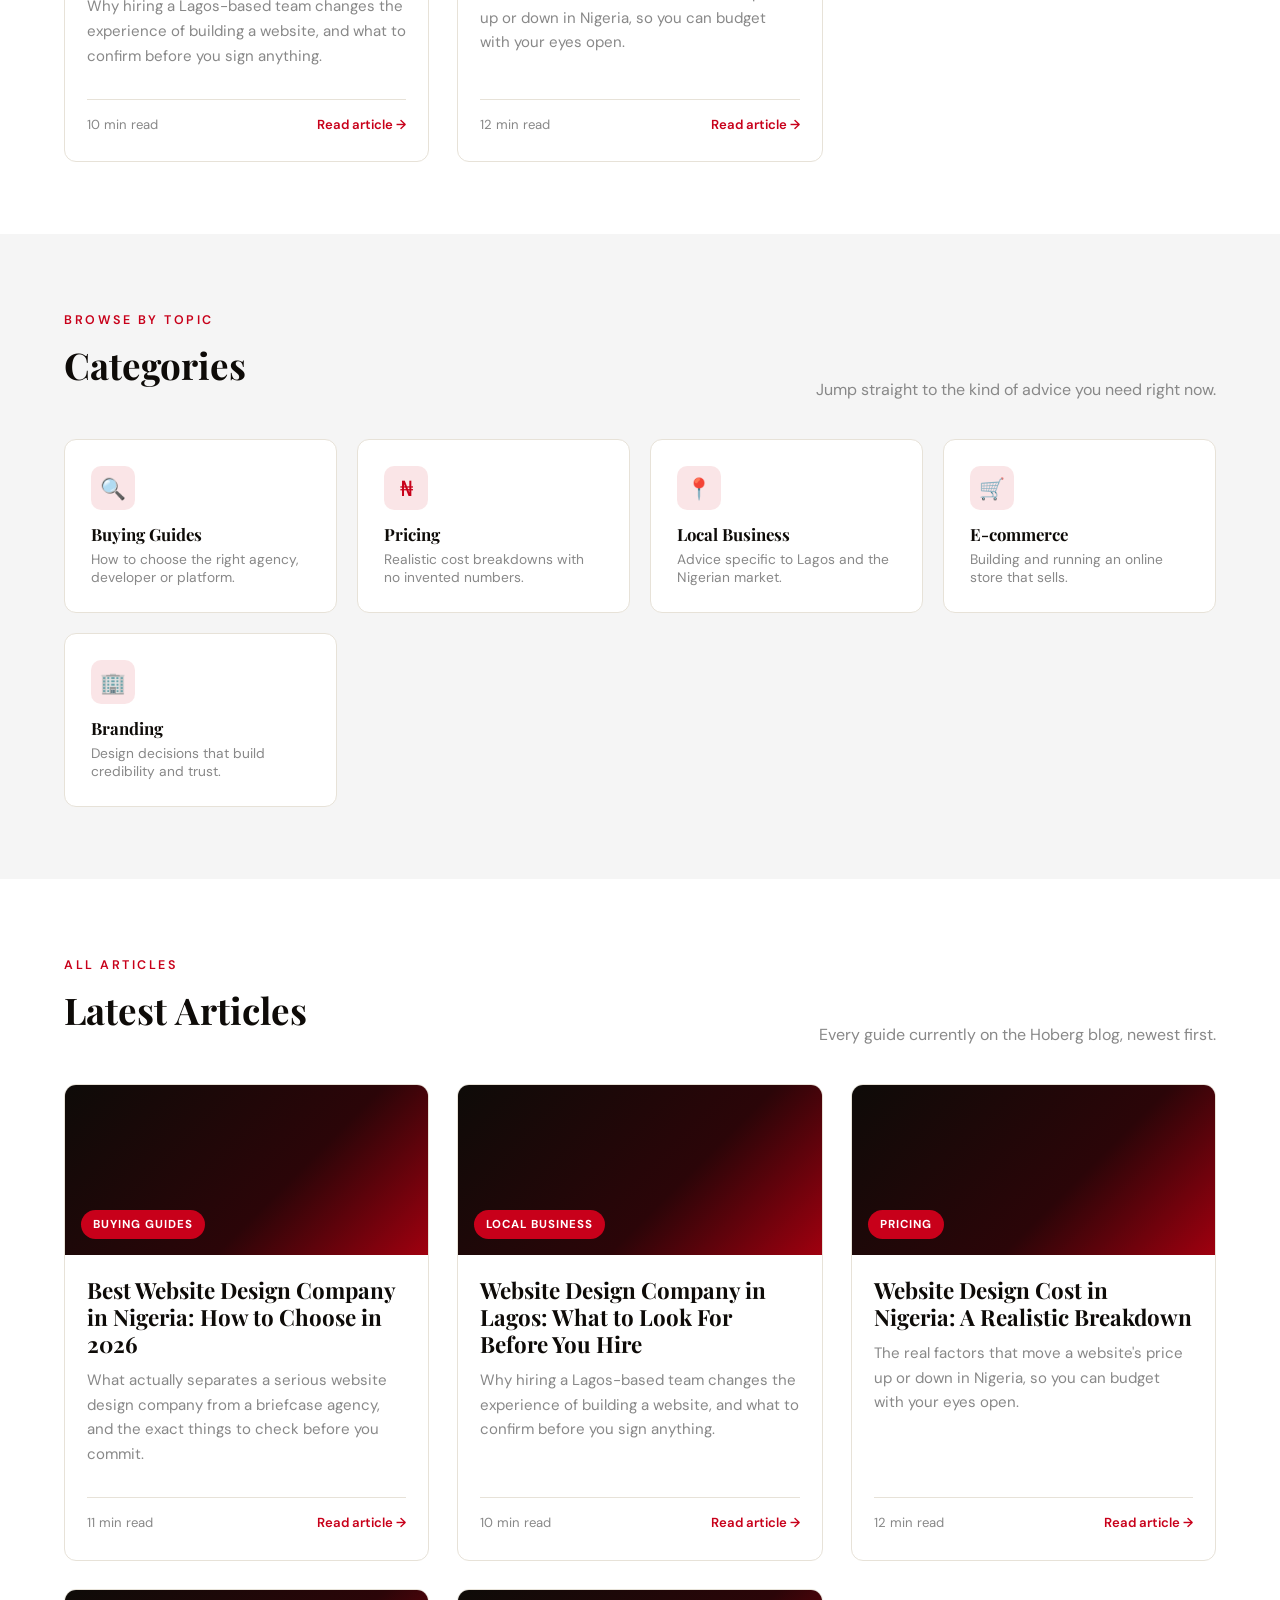
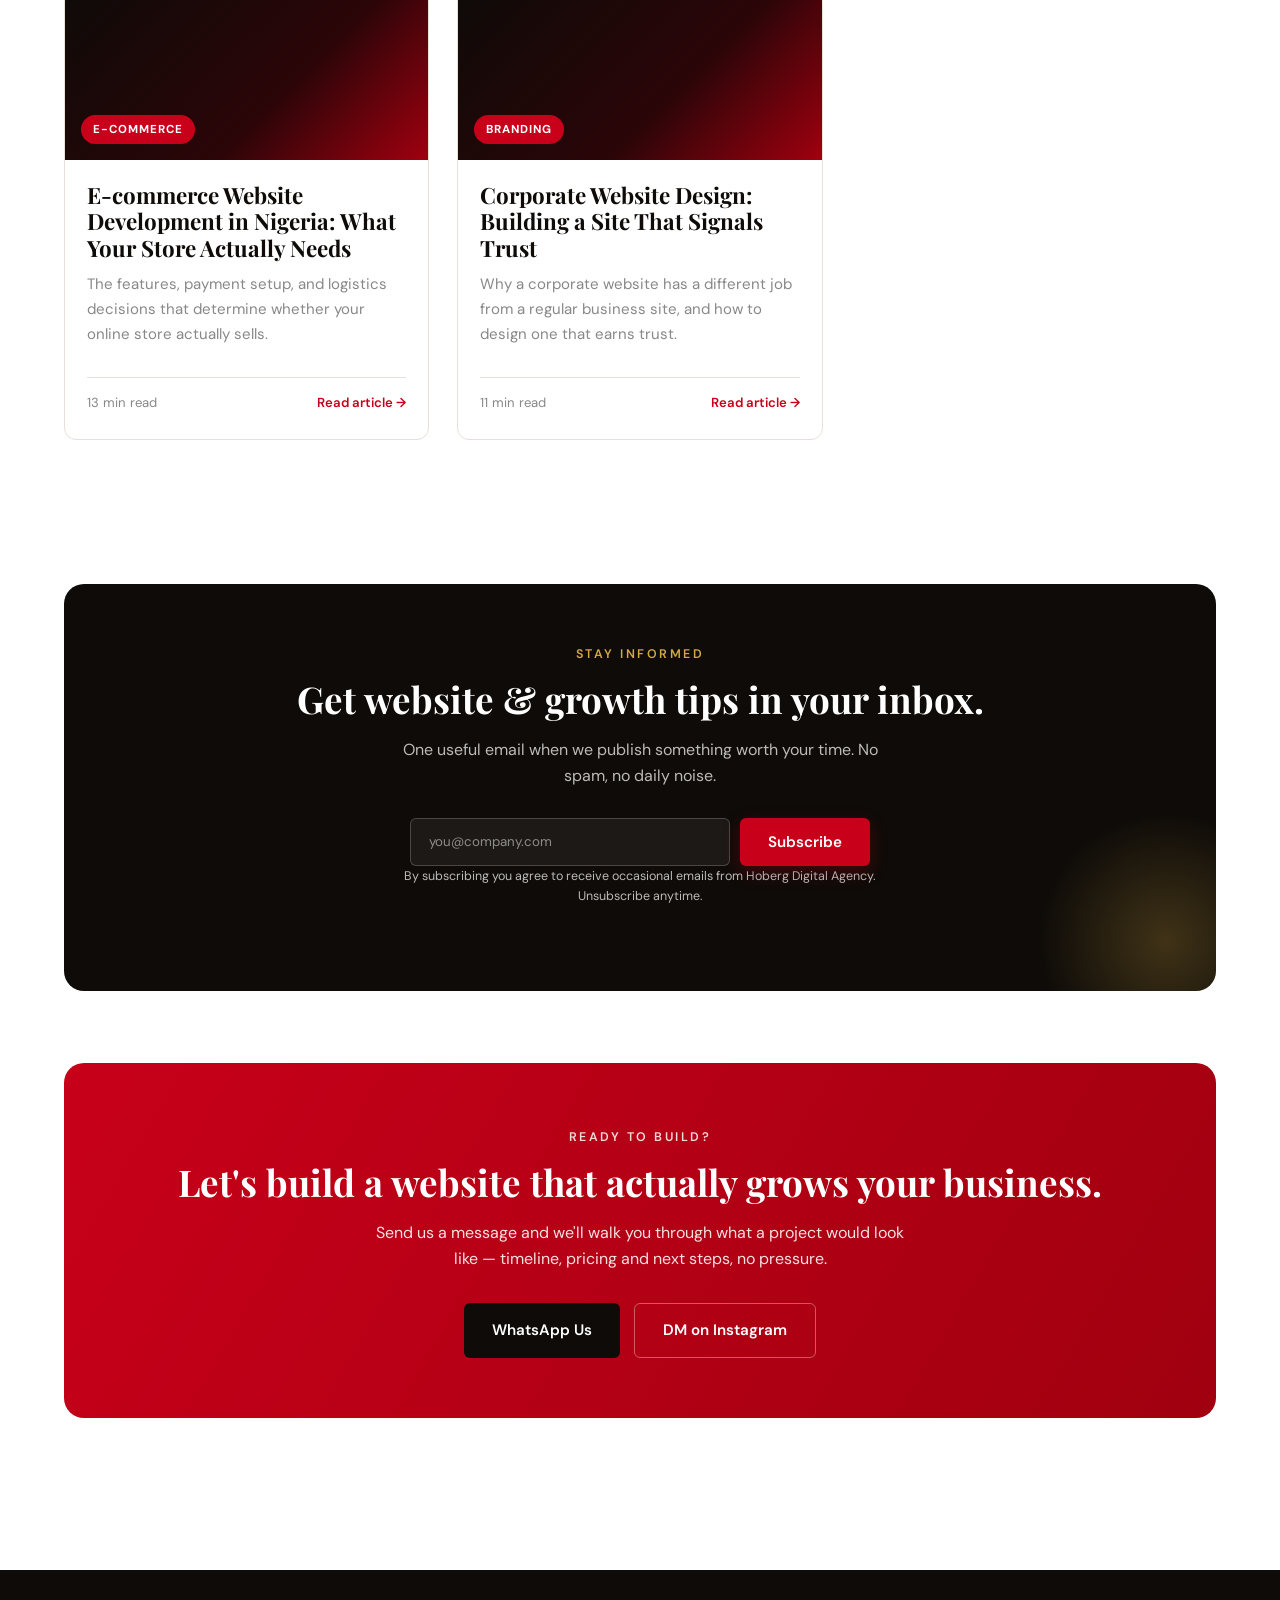
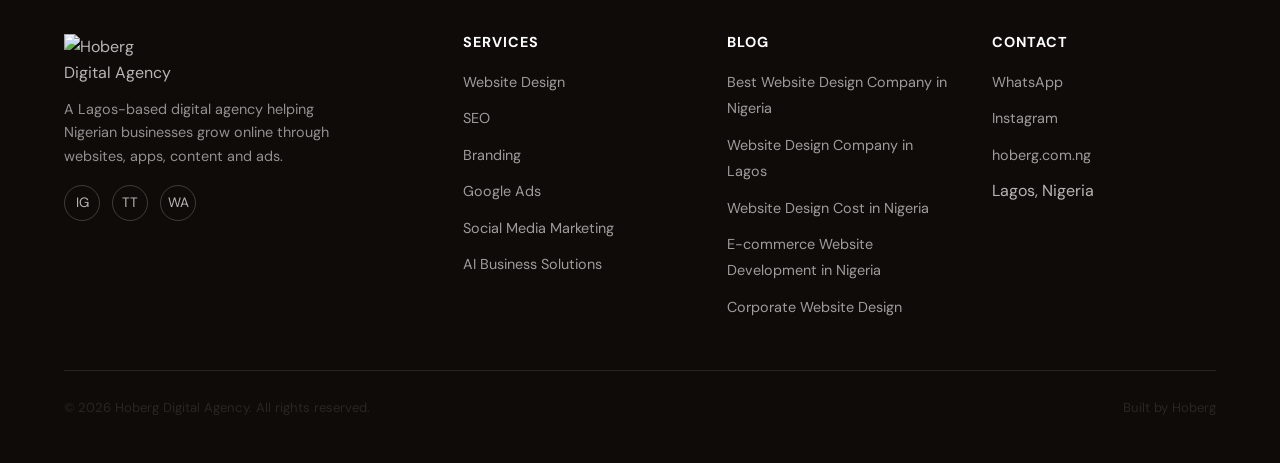
==== commit 4873ce4b: "recovered" ====
--- a/blog/index.html
+++ b/blog/index.html
@@ -6,9 +6,9 @@
 
 <title>Hoberg Digital Agency Blog | Website Design, SEO & Digital Marketing Nigeria</title>
 
-<meta name="description" content="The official Hoberg Digital Agency Blog: expert website design, SEO, branding, AI and digital marketing guidance from Lagos. Discover Hoberg, TikDrop and Maji, its upcoming platform for brand owners.">
-
-<meta name="keywords" content="Hoberg Digital Agency, Hoberg logo, Hoberg brand, Maji by Hoberg, Maji platform, brand owner platform Nigeria, Paystack Maji, ALAT by Wema Maji, MTN Maji, Hoberg Blog, Website Design Lagos, TikDrop, TikTok downloader">
+<meta name="description" content="The official Hoberg Digital Agency Blog: expert website design, SEO, branding, AI and digital marketing guidance from a Lagos-based Nigerian digital agency. Discover the Hoberg brand and TikDrop, its TikTok downloader tool.">
+
+<meta name="keywords" content="Hoberg Digital Agency, Hoberg logo, Hoberg brand, Hoberg Blog, Digital Agency Nigeria, Website Design Lagos, SEO Nigeria, TikDrop, TikTok downloader Nigeria, tools by Hoberg">
 
 <meta name="author" content="Hoberg Digital Agency">
 <meta name="publisher" content="Hoberg Digital Agency">
@@ -29,7 +29,7 @@
 <meta property="og:type" content="website">
 <meta property="og:site_name" content="Hoberg Digital Agency">
 <meta property="og:title" content="Hoberg Digital Agency Blog">
-<meta property="og:description" content="Official Hoberg Digital Agency insights, plus news about TikDrop and Maji, an upcoming platform being built with Hoberg Tools and Paystack for brand owners to sell, shine and scale.">
+<meta property="og:description" content="Official Hoberg Digital Agency insights on website design, SEO, branding, AI and digital growth, plus TikDrop, a TikTok downloader tool made by Hoberg.">
 <meta property="og:url" content="https://hoberg.com.ng/blog/">
 <meta property="og:image" content="https://hoberg.com.ng/blog/assets/hoberg-brand-logo.png">
 <meta property="og:image:alt" content="Hoberg Digital Agency logo and Digital Agency wordmark">
@@ -97,25 +97,13 @@
     },
     {
       "@type":"SoftwareApplication",
-      "@id":"http://tikdrop.hoberg.com.ng/#software",
+      "@id":"https://hoberg.com.ng/tools/tikdrop/#software",
       "name":"TikDrop",
       "alternateName":"TikDrop TikTok Downloader",
       "applicationCategory":"MultimediaApplication",
       "operatingSystem":"Web browser",
-      "url":"http://tikdrop.hoberg.com.ng",
+      "url":"https://hoberg.com.ng/tools/tikdrop/",
       "description":"TikDrop is a TikTok downloader and one of the digital tools being released by Hoberg Digital Agency.",
-      "creator":{"@id":"https://hoberg.com.ng/#organization"},
-      "publisher":{"@id":"https://hoberg.com.ng/#organization"}
-    },
-    {
-      "@type":"SoftwareApplication",
-      "@id":"https://hoberg.com.ng/#maji",
-      "name":"Maji",
-      "alternateName":"Maji by Hoberg",
-      "applicationCategory":"BusinessApplication",
-      "operatingSystem":"Web browser",
-      "url":"https://hoberg.com.ng/",
-      "description":"Maji is an upcoming Hoberg platform for brand owners to sell, shine and scale. Hoberg is building it with Hoberg Tools and Paystack, with a waitlist planned for late 2026.",
       "creator":{"@id":"https://hoberg.com.ng/#organization"},
       "publisher":{"@id":"https://hoberg.com.ng/#organization"}
     }
@@ -211,23 +199,11 @@
         <article class="article-card featured-card tool-card" data-search-card data-title="TikDrop TikTok Downloader by Hoberg" data-keywords="TikDrop TikTok downloader Hoberg digital tools download TikTok videos online tool Nigeria" data-category="Digital Tools">
           <div class="card-thumb card-thumb-tool"><span class="tool-mark">TD</span><span class="card-tag">Digital Tools</span></div>
           <div class="card-body">
-            <h3><a href="http://tikdrop.hoberg.com.ng" target="_blank" rel="noopener">TikDrop: TikTok downloader by Hoberg</a></h3>
+            <h3><a href="https://hoberg.com.ng/tools/tikdrop/" target="_blank" rel="noopener">TikDrop: TikTok downloader by Hoberg</a></h3>
             <p>TikDrop is one of the tools Hoberg Digital Agency is dropping: a simple TikTok downloader made by Hoberg for saving TikTok videos through a clean, straightforward web experience.</p>
             <div class="card-meta">
               <span>Made by Hoberg</span>
-              <a class="read-more" href="http://tikdrop.hoberg.com.ng" target="_blank" rel="noopener">Try TikDrop →</a>
-            </div>
-          </div>
-        </article>
-        <article class="article-card featured-card maji-card" data-search-card data-title="Maji by Hoberg for brand owners" data-keywords="Maji Hoberg brand owners sell shine scale Paystack ALAT by Wema MTN MyMTN app Hoberg Tools platform waitlist late 2026" data-category="Digital Tools">
-          <div class="card-thumb card-thumb-maji"><span class="maji-mark">m</span><span class="maji-spark">✦</span><span class="card-tag">Coming Late 2026</span></div>
-          <div class="card-body">
-            <h3><a href="https://hoberg.com.ng/" target="_blank" rel="noopener">Maji: the next Hoberg platform for brand owners</a></h3>
-            <p>Behind the scenes, Hoberg Digital Agency is building Maji with Hoberg Tools and Paystack: an ambitious platform designed to help brand owners sell, shine and scale. The waitlist is planned for late 2026.</p>
-            <p class="card-note"><strong>Announcement:</strong> Hoberg has sent approval requests to ALAT by Wema and MTN. Once cleared, Maji is planned for integration into their platforms, including inside the MyMTN app.</p>
-            <div class="card-meta">
-              <span>Built by Hoberg</span>
-              <a class="read-more" href="https://hoberg.com.ng/" target="_blank" rel="noopener">Follow Hoberg →</a>
+              <a class="read-more" href="https://hoberg.com.ng/tools/tikdrop/" target="_blank" rel="noopener">Try TikDrop →</a>
             </div>
           </div>
         </article>
@@ -278,35 +254,30 @@
           <p>Jump straight to the kind of advice you need right now.</p>
         </div>
         <div class="category-grid">
-        <button class="category-card" data-category-filter="Buying Guides">
+        <button class="category-card" data-category-filter="Buying Guides" style="text-align:left; width:100%;">
           <div class="category-icon">🔍</div>
           <h3>Buying Guides</h3>
           <p>How to choose the right agency, developer or platform.</p>
         </button>
-        <button class="category-card" data-category-filter="Pricing">
+        <button class="category-card" data-category-filter="Pricing" style="text-align:left; width:100%;">
           <div class="category-icon">₦</div>
           <h3>Pricing</h3>
           <p>Realistic cost breakdowns with no invented numbers.</p>
         </button>
-        <button class="category-card" data-category-filter="Local Business">
+        <button class="category-card" data-category-filter="Local Business" style="text-align:left; width:100%;">
           <div class="category-icon">📍</div>
           <h3>Local Business</h3>
           <p>Advice specific to Lagos and the Nigerian market.</p>
         </button>
-        <button class="category-card" data-category-filter="E-commerce">
+        <button class="category-card" data-category-filter="E-commerce" style="text-align:left; width:100%;">
           <div class="category-icon">🛒</div>
           <h3>E-commerce</h3>
           <p>Building and running an online store that sells.</p>
         </button>
-        <button class="category-card" data-category-filter="Branding">
+        <button class="category-card" data-category-filter="Branding" style="text-align:left; width:100%;">
           <div class="category-icon">🏢</div>
           <h3>Branding</h3>
           <p>Design decisions that build credibility and trust.</p>
-        </button>
-        <button class="category-card" data-category-filter="Digital Tools">
-          <div class="category-icon">⚡</div>
-          <h3>Digital Tools</h3>
-          <p>Tools by Hoberg for creators, brands and growing businesses.</p>
         </button>
         </div>
       </div>
@@ -384,7 +355,7 @@
     <section class="section">
       <div class="container">
         <div class="newsletter">
-          <span class="eyebrow eyebrow-gold">Stay informed</span>
+          <span class="eyebrow" style="color:var(--hoberg-gold);">Stay informed</span>
           <h2>Get website &amp; growth tips in your inbox.</h2>
           <p>One useful email when we publish something worth your time. No spam, no daily noise.</p>
           <form class="newsletter-form" id="newsletterForm">
@@ -398,10 +369,10 @@
       </div>
     </section>
 
-    <section class="section section-tight-top">
+    <section class="section" style="padding-top:0;">
       <div class="container">
         <div class="contact-cta">
-          <span class="eyebrow eyebrow-light">Ready to build?</span>
+          <span class="eyebrow" style="color:rgba(255,255,255,0.85);">Ready to build?</span>
           <h2>Let's build a website that actually grows your business.</h2>
           <p>Send us a message and we'll walk you through what a project would look like — timeline, pricing and next steps, no pressure.</p>
           <div class="hero-actions">
--- a/blog/css/style.css
+++ b/blog/css/style.css
@@ -97,8 +97,6 @@
   color: var(--hoberg-red);
   margin-bottom: 12px;
 }
-.eyebrow-gold { color: var(--hoberg-gold); }
-.eyebrow-light { color: rgba(255,255,255,0.85); }
 
 /* ============ BUTTONS ============ */
 
@@ -245,7 +243,6 @@
   flex-wrap: wrap;
   margin-bottom: 44px;
 }
-.hero-actions-start { justify-content: flex-start; margin-top: 20px; margin-bottom: 0; }
 
 /* Search box */
 .search-box {
@@ -284,8 +281,6 @@
   margin-top: 16px;
   font-size: 0.9rem;
 }
-.is-hidden { display: none !important; }
-.is-visible { display: block; }
 
 /* ============ SECTIONS ============ */
 
@@ -369,39 +364,6 @@
   letter-spacing: 2px;
   line-height: 1;
 }
-.card-thumb-maji {
-  align-items: center;
-  justify-content: center;
-  background: #eee9dc;
-  color: #a91f28;
-}
-.maji-mark {
-  font-family: Georgia, 'Times New Roman', serif;
-  font-size: 7rem;
-  font-weight: 700;
-  line-height: 0.75;
-  letter-spacing: -8px;
-}
-.maji-spark {
-  position: absolute;
-  top: 34px;
-  right: 34%;
-  font-size: 2rem;
-}
-.card-thumb-maji .card-tag {
-  position: absolute;
-  left: 16px;
-  bottom: 16px;
-  background: #a91f28;
-}
-.card-note {
-  border-left: 3px solid var(--hoberg-gold);
-  padding-left: 12px;
-  font-size: 0.87rem !important;
-  color: #51483e !important;
-  flex: initial !important;
-}
-.card-note strong { color: var(--hoberg-red); }
 
 .card-body { padding: 22px 22px 26px; display: flex; flex-direction: column; flex: 1; }
 .card-body h3 { margin-bottom: 10px; }
@@ -441,8 +403,6 @@
   border-radius: var(--radius-md);
   padding: 26px;
   transition: border-color var(--transition), transform var(--transition);
-  text-align: left;
-  width: 100%;
 }
 .category-card:hover { border-color: var(--hoberg-red); transform: translateY(-3px); }
 .category-icon {
@@ -519,7 +479,6 @@
 .contact-cta .hero-actions { margin-bottom: 0; }
 .contact-cta .btn-primary { background: var(--hoberg-black); box-shadow: none; }
 .contact-cta .btn-primary:hover { background: #000; }
-.section-tight-top { padding-top: 0; }
 
 /* ============ FOOTER ============ */
 
@@ -731,10 +690,6 @@
   overflow: hidden;
   transition: max-height 0.3s ease;
 }
-.faq-item.open .faq-answer { max-height: 1000px; }
-.toc-box a.is-active { color: var(--hoberg-red); font-weight: 700; }
-.newsletter-form.is-hidden { display: none; }
-.newsletter-success.is-visible { display: block; }
 .faq-answer p { padding: 0 4px 18px 0; color: var(--mid-gray); font-size: 0.95rem; }
 
 /* Internal links / related articles module */
